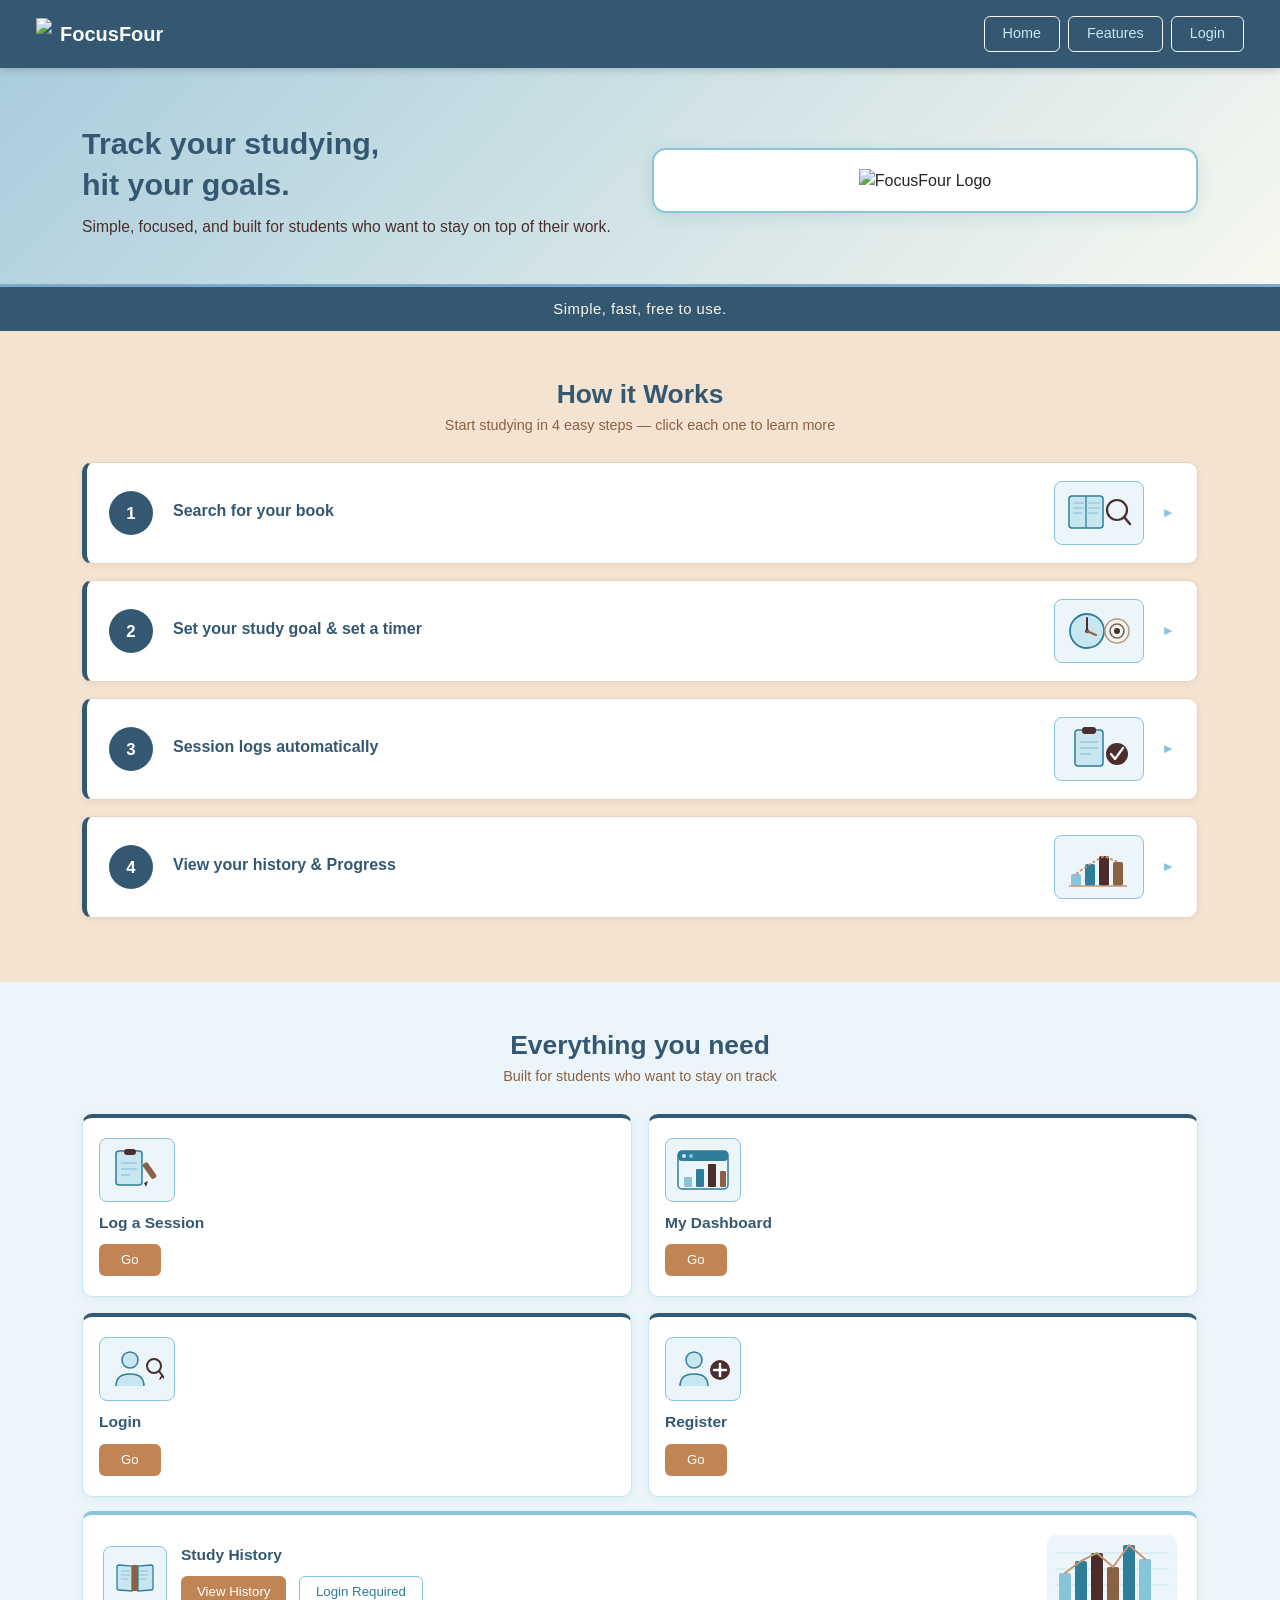
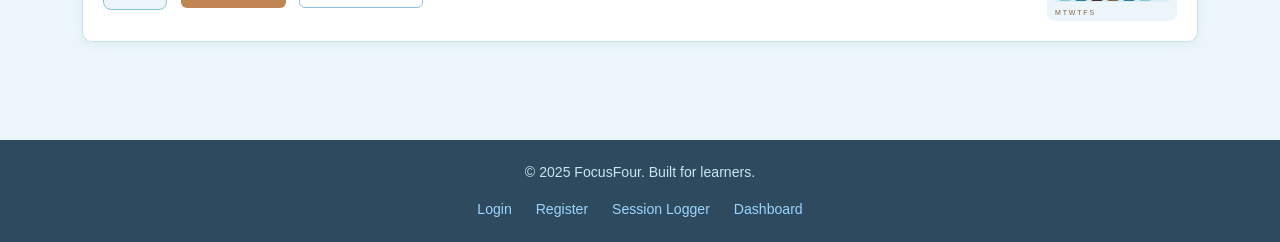
==== index.html @ cf765155 "Edited colours on home page" ====
<!--
FILE: index.html

PURPOSE:
This is the public home page of the application.
Users can view general information about the app without logging in.

RESPONSIBILITIES:
- Display app name, tagline, and features
- Provide navigation to Login and Register pages

NOTES FOR TEAM:
- Keep this page simple and visually appealing
- Do NOT include any protected (logged in only) content here
- Kimkio pls leave the js i put at the end of the code right b4 the end of the body there for the PWA to work, thx <3  
-->

<!DOCTYPE html>
<html lang="en">
<head>
  <meta charset="UTF-8" />
  <meta name="viewport" content="width=device-width, initial-scale=1.0"/>
  <title>FocusFour</title>
  <link href="https://cdn.jsdelivr.net/npm/bootstrap@5.3.0/dist/css/bootstrap.min.css" rel="stylesheet"/>
  <style>
    * { box-sizing: border-box; }
    body {
      font-family: Arial, sans-serif;
      background-color: #EBF5FA;
      margin: 0; padding: 0;
      overflow-x: hidden;
      scroll-behavior: smooth;
    }

    /* simple fade in animation */
    .fade-in {
      animation: fadeInUp 0.8s ease forwards;
      opacity: 0;
    }
    @keyframes fadeInUp {
      0% { opacity: 0; transform: translateY(20px); }
      100% { opacity: 1; transform: translateY(0); }
    }
    /* delays for each element */
    .d1 { animation-delay: 0.05s; }
    .d2 { animation-delay: 0.15s; }
    .d3 { animation-delay: 0.25s; }
    .d4 { animation-delay: 0.35s; }

    /* navbar style */
    .navbar {
      background-color: #355872;
      padding: 13px 24px;
      box-shadow: 0 2px 8px rgba(0,0,0,0.18);
      position: sticky; top: 0; z-index: 999;
    }
    .navbar-brand {
      font-weight: bold; font-size: 1.25rem;
      color: #F7F8F0 !important;
      display: flex;
      align-items: center;
    }
    .navbar-brand img {
      height: 32px;
      width: auto;
      margin-right: 8px;
    }
    
    .navbar-nav {
      display: flex;
      flex-direction: row;
      gap: 8px;
      align-items: center;
    }
    .navbar-nav .nav-link {
      color: #C8E6F0 !important;
      border: 1.5px solid #F7F8F0;
      border-radius: 6px;
      padding: 6px 18px !important;
      margin-left: 0;
      font-size: 0.9rem;
      transition: all 0.2s;
      white-space: nowrap;
    }
    .navbar-nav .nav-link:hover {
      background-color: #F7F8F0;
      color: #355872 !important;
    }
    /* on mobile, menu stacks vertically */
    @media (max-width: 991px) {
      .navbar-collapse {
        background-color: #4B2E2B;
        padding: 12px;
        border-radius: 8px;
        margin-top: 8px;
      }
      .navbar-nav {
        flex-direction: column;
        align-items: stretch;
        gap: 8px;
      }
      .navbar-nav .nav-link {
        text-align: center;
      }
    }
    .navbar-toggler { border-color: #89C4DA; }

    /* hero section */
    .hero-section {
      background: linear-gradient(135deg, #AACDDC 0%, #F7F8F0 100%);
      padding: 55px 30px 45px;
      border-bottom: 3px solid #7AAACE;
    }
    .hero-section h1 {
      font-size: 1.9rem; font-weight: bold;
      color: #355872; line-height: 1.35;
      margin-bottom: 10px;
    }
    .hero-section p { color: #4B2E2B; font-size: 0.98rem; margin: 0; }
    .hero-logo-box {
      background-color: white;
      border: 2px solid #89C4DA;
      border-radius: 14px;
      padding: 18px; text-align: center;
      box-shadow: 0 4px 16px rgba(46,125,154,0.14);
      transition: transform 0.35s ease, box-shadow 0.35s ease;
    }
    .hero-logo-box:hover {
      transform: translateY(-5px) scale(1.02);
      box-shadow: 0 12px 32px rgba(46,125,154,0.22);
    }
    .hero-logo-box img { max-width: 100%; height: 190px; object-fit: contain; }

    /* small strip */
    .simple-strip {
      background-color: #355872;
      text-align: center; padding: 11px;
      font-size: 0.93rem; color: #F7F8F0;
      letter-spacing: 0.5px;
    }

    /* how it works boxes */
    .how-section { background-color: #F3E3D0; padding: 48px 20px; scroll-margin-top: 80px; }
    .how-section h2 {
      text-align: center; font-weight: bold;
      color: #355872; font-size: 1.65rem; margin-bottom: 4px;
    }
    .how-subtitle {
      text-align: center; color: #8B6145;
      font-size: 0.9rem; margin-bottom: 26px;
    }

    .step-row {
      background-color: white;
      border: 1.5px solid #E8D5C0;
      border-left: 5px solid #355872;
      border-radius: 10px;
      padding: 18px 22px;
      margin-bottom: 16px;
      display: flex;
      align-items: center;
      justify-content: space-between;
      cursor: pointer;
      box-shadow: 0 2px 6px rgba(92,61,46,0.07);
      transition: border-left-color 0.25s, box-shadow 0.25s, transform 0.2s;
    }
    .step-row:hover {
      border-left-color: #2E7D9A;
      box-shadow: 0 5px 18px rgba(46,125,154,0.14);
      transform: translateX(4px);
    }
    .step-row.open {
      border-left-color: #2E7D9A;
      box-shadow: 0 5px 18px rgba(46,125,154,0.16);
    }
    .step-left {
      display: flex;
      align-items: center;
      gap: 20px;
      flex: 1;
    }
    .step-circle {
      width: 44px; height: 44px; border-radius: 50%;
      background-color: #355872; color: white;
      display: flex; align-items: center; justify-content: center;
      font-weight: bold; font-size: 1.05rem; flex-shrink: 0;
      transition: background-color 0.25s, transform 0.25s;
    }
    .step-row:hover .step-circle,
    .step-row.open .step-circle {
      background-color: #2E7D9A;
      transform: scale(1.08);
    }
    .step-body p {
      margin: 0;
      font-size: 1rem;
      color: #355872;
      font-weight: 600;
      margin-bottom: 4px;
    }
    /* hidden detail text that appears when clicked */
    .step-detail {
      font-size: 0.85rem;
      color: #8B6145;
      overflow: hidden;
      max-height: 0;
      transition: max-height 0.4s ease, margin-top 0.25s;
    }
    .step-row.open .step-detail {
      max-height: 100px;
      margin-top: 8px;
    }
    .step-illus {
      background-color: #EBF5FA;
      border: 1.5px solid #89C4DA;
      border-radius: 8px; padding: 8px 10px;
      display: flex; align-items: center;
      justify-content: center; min-width: 88px; flex-shrink: 0;
    }
    .step-arrow {
      font-size: 0.85rem; color: #89C4DA;
      margin-left: 10px; flex-shrink: 0;
      transition: transform 0.3s, color 0.25s;
    }
    .step-row.open .step-arrow { transform: rotate(90deg); color: #2E7D9A; }

    /* responsive for small screens */
    @media (max-width: 576px) {
      .step-row {
        flex-wrap: wrap;
        padding: 16px;
      }
      .step-left {
        flex: 1 1 100%;
        margin-bottom: 10px;
      }
      .step-illus {
        min-width: 70px;
      }
      .step-detail {
        font-size: 0.8rem;
      }
      .step-row.open .step-detail {
        max-height: 120px;
      }
    }

    /* features section */
    .features-section { background-color: #EBF5FA; padding: 48px 20px; }
    .features-section h2 {
      text-align: center; font-weight: bold;
      color: #355872; font-size: 1.65rem; margin-bottom: 4px;
    }
    .feat-subtitle {
      text-align: center; color: #8B6145;
      font-size: 0.9rem; margin-bottom: 26px;
    }

    .feat-card {
      background-color: white;
      border: 1.5px solid #C8E6F0;
      border-top: 4px solid #355872;
      border-radius: 10px;
      padding: 20px 16px; height: 100%;
      box-shadow: 0 2px 8px rgba(46,125,154,0.08);
      transition: transform 0.25s, box-shadow 0.25s, border-top-color 0.25s;
      display: block; text-decoration: none; color: inherit;
    }
    .feat-card:hover {
      transform: translateY(-5px);
      box-shadow: 0 10px 26px rgba(46,125,154,0.16);
      border-top-color: #4B2E2B;
      color: inherit;
    }
    .feat-card .illus-box {
      background-color: #EBF5FA;
      border: 1px solid #89C4DA;
      border-radius: 8px; padding: 10px;
      display: inline-flex; align-items: center;
      justify-content: center; margin-bottom: 12px;
      transition: background-color 0.25s;
    }
    .feat-card:hover .illus-box { background-color: #C8E6F0; }
    .feat-card h5 {
      font-weight: bold; color: #355872;
      margin-bottom: 12px; font-size: 0.97rem;
    }
    .go-btn {
      background-color: #C08552; border: none;
      border-radius: 6px; padding: 6px 22px;
      font-size: 0.83rem; color: white;
      text-decoration: none; display: inline-block;
      transition: background-color 0.2s, transform 0.15s;
      cursor: pointer;
    }
    .go-btn:hover {
      background-color: #8C5A3C; color: white;
      transform: scale(1.06);
    }

    /* history card with static chart */
    .history-card {
      background-color: white;
      border: 1.5px solid #C8E6F0;
      border-top: 4px solid #89C4DA;
      border-radius: 10px;
      padding: 20px; margin-top: 14px;
      display: flex; align-items: center;
      justify-content: space-between;
      flex-wrap: wrap; gap: 14px;
      box-shadow: 0 2px 8px rgba(46,125,154,0.08);
      transition: box-shadow 0.25s;
    }
    .history-card:hover { box-shadow: 0 8px 24px rgba(46,125,154,0.14); }
    .history-left { display: flex; align-items: flex-start; gap: 14px; flex-wrap: wrap; }
    .history-left .illus-box {
      background-color: #EBF5FA; border: 1px solid #89C4DA;
      border-radius: 8px; padding: 10px;
      display: flex; align-items: center; justify-content: center;
    }
    .history-left h5 { font-weight: bold; color: #355872; margin-bottom: 12px; font-size: 0.97rem; }
    .hist-btn {
      background-color: #C08552; border: none; border-radius: 6px;
      padding: 6px 16px; font-size: 0.83rem; color: white;
      text-decoration: none; display: inline-block;
      margin-right: 8px; transition: background-color 0.2s;
    }
    .hist-btn:hover { background-color: #8C5A3C; color: white; }
    .hist-btn-outline {
      background-color: transparent; border: 1.5px solid #89C4DA;
      border-radius: 6px; padding: 5px 16px; font-size: 0.83rem;
      color: #2E7D9A; text-decoration: none; display: inline-block;
      transition: all 0.2s;
    }
    .hist-btn-outline:hover { background-color: #C8E6F0; color: #1A4F63; }

    /* footer */
    footer {
      background-color: #2d4a5e; color: #C8E6F0;
      text-align: center; padding: 22px 20px;
      font-size: 0.88rem; margin-top: 50px;
    }
    footer a { color: #9CD5FF; margin: 0 10px; text-decoration: none; }
    footer a:hover { color: white; }
  </style>
</head>
<body>

  <!-- navbar with logo -->
  <nav class="navbar navbar-expand-lg">
    <div class="container-fluid">
      <a class="navbar-brand" href="index.html">
        <img src="logo.png" />
        FocusFour
      </a>
      <button class="navbar-toggler" type="button" data-bs-toggle="collapse" data-bs-target="#navMenu">
        <span class="navbar-toggler-icon"></span>
      </button>
      <div class="collapse navbar-collapse justify-content-end" id="navMenu">
        <ul class="navbar-nav">
          <li class="nav-item"><a class="nav-link" href="index.html">Home</a></li>
          <li class="nav-item"><a class="nav-link" href="#how-it-works">Features</a></li>
          <li class="nav-item"><a class="nav-link" href="login.html">Login</a></li>
        </ul>
      </div>
    </div>
  </nav>

  <!-- hero section -->
  <section class="hero-section">
    <div class="container">
      <div class="row align-items-center g-4">
        <div class="col-md-6 fade-in">
          <h1>Track your studying,<br/>hit your goals.</h1>
          <p>Simple, focused, and built for students who want to stay on top of their work.</p>
        </div>
        <div class="col-md-6 fade-in d2">
          <div class="hero-logo-box">
            <img src="logo.png" alt="FocusFour Logo" />
          </div>
        </div>
      </div>
    </div>
  </section>

  <!-- simple strip -->
  <div class="simple-strip">Simple, fast, free to use.</div>

  <!-- how it works section -->
  <section class="how-section" id="how-it-works">
    <div class="container">
      <h2 class="fade-in">How it Works</h2>
      <p class="how-subtitle fade-in d1">Start studying in 4 easy steps — click each one to learn more</p>

      <!-- step 1 -->
      <div class="step-row fade-in d1" onclick="toggleStep(this)">
        <div class="step-left">
          <div class="step-circle">1</div>
          <div class="step-body">
            <p>Search for your book</p>
            <div class="step-detail">Type in any subject or book title and find it instantly from our library.</div>
          </div>
        </div>
        <div class="d-flex align-items-center gap-2">
          <div class="step-illus">
            <svg width="68" height="46" viewBox="0 0 68 46">
              <rect x="4" y="6" width="34" height="32" rx="3" fill="#C8E6F0" stroke="#2E7D9A" stroke-width="1.5"/>
              <line x1="21" y1="6" x2="21" y2="38" stroke="#2E7D9A" stroke-width="1.3"/>
              <line x1="8" y1="13" x2="19" y2="13" stroke="#89C4DA" stroke-width="1.1"/>
              <line x1="8" y1="18" x2="19" y2="18" stroke="#89C4DA" stroke-width="1.1"/>
              <line x1="8" y1="23" x2="17" y2="23" stroke="#89C4DA" stroke-width="1.1"/>
              <line x1="23" y1="13" x2="35" y2="13" stroke="#89C4DA" stroke-width="1.1"/>
              <line x1="23" y1="18" x2="35" y2="18" stroke="#89C4DA" stroke-width="1.1"/>
              <line x1="23" y1="23" x2="33" y2="23" stroke="#89C4DA" stroke-width="1.1"/>
              <circle cx="52" cy="20" r="10" fill="none" stroke="#4B2E2B" stroke-width="2.2"/>
              <line x1="59" y1="27" x2="65" y2="34" stroke="#4B2E2B" stroke-width="2.5" stroke-linecap="round"/>
            </svg>
          </div>
          <span class="step-arrow">&#9658;</span>
        </div>
      </div>

      <!-- step 2 -->
      <div class="step-row fade-in d2" onclick="toggleStep(this)">
        <div class="step-left">
          <div class="step-circle">2</div>
          <div class="step-body">
            <p>Set your study goal &amp; set a timer</p>
            <div class="step-detail">Set your target duration and subject — the timer keeps you honest.</div>
          </div>
        </div>
        <div class="d-flex align-items-center gap-2">
          <div class="step-illus">
            <svg width="68" height="46" viewBox="0 0 68 46">
              <circle cx="22" cy="23" r="17" fill="#C8E6F0" stroke="#2E7D9A" stroke-width="1.8"/>
              <circle cx="22" cy="23" r="2" fill="#4B2E2B"/>
              <line x1="22" y1="23" x2="22" y2="10" stroke="#4B2E2B" stroke-width="2" stroke-linecap="round"/>
              <line x1="22" y1="23" x2="31" y2="27" stroke="#8B6145" stroke-width="2" stroke-linecap="round"/>
              <circle cx="52" cy="23" r="12" fill="none" stroke="#C49A72" stroke-width="1.6"/>
              <circle cx="52" cy="23" r="7" fill="none" stroke="#8B6145" stroke-width="1.6"/>
              <circle cx="52" cy="23" r="3" fill="#4B2E2B"/>
            </svg>
          </div>
          <span class="step-arrow">&#9658;</span>
        </div>
      </div>

      <!-- step 3 -->
      <div class="step-row fade-in d3" onclick="toggleStep(this)">
        <div class="step-left">
          <div class="step-circle">3</div>
          <div class="step-body">
            <p>Session logs automatically</p>
            <div class="step-detail">When time is up, your session is saved automatically — no extra steps needed.</div>
          </div>
        </div>
        <div class="d-flex align-items-center gap-2">
          <div class="step-illus">
            <svg width="68" height="46" viewBox="0 0 68 46">
              <rect x="10" y="4" width="28" height="36" rx="3" fill="#C8E6F0" stroke="#2E7D9A" stroke-width="1.5"/>
              <rect x="17" y="1" width="14" height="7" rx="3" fill="#4B2E2B"/>
              <line x1="15" y1="16" x2="33" y2="16" stroke="#89C4DA" stroke-width="1.2"/>
              <line x1="15" y1="22" x2="33" y2="22" stroke="#89C4DA" stroke-width="1.2"/>
              <line x1="15" y1="28" x2="26" y2="28" stroke="#89C4DA" stroke-width="1.2"/>
              <circle cx="52" cy="28" r="11" fill="#4B2E2B"/>
              <polyline points="46,28 50,33 58,22" fill="none" stroke="white" stroke-width="2.2" stroke-linecap="round" stroke-linejoin="round"/>
            </svg>
          </div>
          <span class="step-arrow">&#9658;</span>
        </div>
      </div>

      <!-- step 4 -->
      <div class="step-row fade-in d4" onclick="toggleStep(this)">
        <div class="step-left">
          <div class="step-circle">4</div>
          <div class="step-body">
            <p>View your history &amp; Progress</p>
            <div class="step-detail">Head to your dashboard to see streaks, charts and weekly goal completion.</div>
          </div>
        </div>
        <div class="d-flex align-items-center gap-2">
          <div class="step-illus">
            <svg width="68" height="46" viewBox="0 0 68 46">
              <rect x="6" y="30" width="10" height="12" rx="2" fill="#89C4DA"/>
              <rect x="20" y="20" width="10" height="22" rx="2" fill="#2E7D9A"/>
              <rect x="34" y="12" width="10" height="30" rx="2" fill="#4B2E2B"/>
              <rect x="48" y="18" width="10" height="24" rx="2" fill="#8B6145"/>
              <line x1="4" y1="42" x2="62" y2="42" stroke="#C49A72" stroke-width="1.4"/>
              <polyline points="11,30 25,20 39,12 53,18" fill="none" stroke="#C49A72" stroke-width="1.8" stroke-dasharray="3,2"/>
            </svg>
          </div>
          <span class="step-arrow">&#9658;</span>
        </div>
      </div>

    </div>
  </section>

  <!-- everything you need (features) -->
  <section class="features-section" id="features">
    <div class="container">
      <h2 class="fade-in">Everything you need</h2>
      <p class="feat-subtitle fade-in d1">Built for students who want to stay on track</p>

      <div class="row g-3">
        <!-- log a session card -->
        <div class="col-6 fade-in d1">
          <a href="session.html" class="feat-card">
            <div class="illus-box">
              <svg width="54" height="42" viewBox="0 0 54 42">
                <rect x="6" y="2" width="26" height="34" rx="3" fill="#C8E6F0" stroke="#2E7D9A" stroke-width="1.5"/>
                <rect x="14" y="0" width="12" height="6" rx="3" fill="#4B2E2B"/>
                <line x1="11" y1="14" x2="27" y2="14" stroke="#89C4DA" stroke-width="1.2"/>
                <line x1="11" y1="20" x2="27" y2="20" stroke="#89C4DA" stroke-width="1.2"/>
                <line x1="11" y1="26" x2="20" y2="26" stroke="#89C4DA" stroke-width="1.2"/>
                <rect x="32" y="16" width="6" height="18" rx="2" transform="rotate(-35 32 16)" fill="#8B6145"/>
                <polygon points="34,34 38,32 36,38" fill="#4B2E2B"/>
              </svg>
            </div>
            <h5>Log a Session</h5>
            <span class="go-btn">Go</span>
          </a>
        </div>

        <!-- dashboard card -->
        <div class="col-6 fade-in d2">
          <a href="dashboard.html" class="feat-card">
            <div class="illus-box">
              <svg width="54" height="42" viewBox="0 0 54 42">
                <rect x="2" y="2" width="50" height="38" rx="4" fill="#EBF5FA" stroke="#2E7D9A" stroke-width="1.5"/>
                <rect x="2" y="2" width="50" height="10" rx="4" fill="#2E7D9A"/>
                <circle cx="8" cy="7" r="2" fill="#C8E6F0"/>
                <circle cx="15" cy="7" r="2" fill="#89C4DA"/>
                <rect x="8" y="28" width="8" height="10" rx="1" fill="#89C4DA"/>
                <rect x="20" y="20" width="8" height="18" rx="1" fill="#2E7D9A"/>
                <rect x="32" y="15" width="8" height="23" rx="1" fill="#4B2E2B"/>
                <rect x="44" y="22" width="6" height="16" rx="1" fill="#8B6145"/>
              </svg>
            </div>
            <h5>My Dashboard</h5>
            <span class="go-btn">Go</span>
          </a>
        </div>

        <!-- login card -->
        <div class="col-6 fade-in d3">
          <a href="login.html" class="feat-card">
            <div class="illus-box">
              <svg width="54" height="42" viewBox="0 0 54 42">
                <circle cx="20" cy="12" r="8" fill="#C8E6F0" stroke="#2E7D9A" stroke-width="1.5"/>
                <path d="M6 38 Q6 26 20 26 Q34 26 34 38" fill="#C8E6F0" stroke="#2E7D9A" stroke-width="1.5"/>
                <circle cx="44" cy="18" r="7" fill="none" stroke="#4B2E2B" stroke-width="2"/>
                <line x1="49" y1="23" x2="54" y2="30" stroke="#4B2E2B" stroke-width="2" stroke-linecap="round"/>
                <line x1="52" y1="28" x2="50" y2="31" stroke="#4B2E2B" stroke-width="1.5" stroke-linecap="round"/>
              </svg>
            </div>
            <h5>Login</h5>
            <span class="go-btn">Go</span>
          </a>
        </div>

        <!-- register card -->
        <div class="col-6 fade-in d4">
          <a href="register.html" class="feat-card">
            <div class="illus-box">
              <svg width="54" height="42" viewBox="0 0 54 42">
                <circle cx="18" cy="12" r="8" fill="#C8E6F0" stroke="#2E7D9A" stroke-width="1.5"/>
                <path d="M4 38 Q4 26 18 26 Q32 26 32 38" fill="#C8E6F0" stroke="#2E7D9A" stroke-width="1.5"/>
                <circle cx="44" cy="22" r="10" fill="#4B2E2B"/>
                <line x1="44" y1="16" x2="44" y2="28" stroke="white" stroke-width="2.5" stroke-linecap="round"/>
                <line x1="38" y1="22" x2="50" y2="22" stroke="white" stroke-width="2.5" stroke-linecap="round"/>
              </svg>
            </div>
            <h5>Register</h5>
            <span class="go-btn">Go</span>
          </a>
        </div>
      </div>

      <!-- study history card with static chart  -->
      <div class="history-card fade-in">
        <div class="history-left">
          <div class="illus-box">
            <svg width="42" height="42" viewBox="0 0 42 42">
              <path d="M3 10 Q3 8 5 8 L18 9 L18 34 L5 33 Q3 33 3 31 Z" fill="#C8E6F0" stroke="#2E7D9A" stroke-width="1.3"/>
              <path d="M39 10 Q39 8 37 8 L24 9 L24 34 L37 33 Q39 33 39 31 Z" fill="#C8E6F0" stroke="#2E7D9A" stroke-width="1.3"/>
              <rect x="18" y="8" width="6" height="26" rx="1" fill="#8B6145"/>
              <line x1="7" y1="14" x2="16" y2="14" stroke="#89C4DA" stroke-width="1"/>
              <line x1="7" y1="18" x2="16" y2="18" stroke="#89C4DA" stroke-width="1"/>
              <line x1="7" y1="22" x2="14" y2="22" stroke="#89C4DA" stroke-width="1"/>
              <line x1="25" y1="14" x2="34" y2="14" stroke="#89C4DA" stroke-width="1"/>
              <line x1="25" y1="18" x2="34" y2="18" stroke="#89C4DA" stroke-width="1"/>
              <line x1="25" y1="22" x2="32" y2="22" stroke="#89C4DA" stroke-width="1"/>
            </svg>
          </div>
          <div>
            <h5>Study History</h5>
            <a href="dashboard.html" class="hist-btn">View History</a>
            <a href="login.html" class="hist-btn-outline">Login Required</a>
          </div>
        </div>

        <!-- static bar chart with fixed heights -->
        <svg width="130" height="86" viewBox="0 0 130 86" style="flex-shrink:0;">
          <rect width="130" height="86" rx="8" fill="#EBF5FA"/>
          <line x1="8" y1="18" x2="122" y2="18" stroke="#C8E6F0" stroke-width="1"/>
          <line x1="8" y1="34" x2="122" y2="34" stroke="#C8E6F0" stroke-width="1"/>
          <line x1="8" y1="50" x2="122" y2="50" stroke="#C8E6F0" stroke-width="1"/>
          <line x1="8" y1="66" x2="122" y2="66" stroke="#C8E6F0" stroke-width="1"/>
          <rect x="12" y="38" width="12" height="28" rx="2" fill="#89C4DA"/>
          <rect x="28" y="26" width="12" height="40" rx="2" fill="#2E7D9A"/>
          <rect x="44" y="18" width="12" height="48" rx="2" fill="#4B2E2B"/>
          <rect x="60" y="32" width="12" height="34" rx="2" fill="#8B6145"/>
          <rect x="76" y="10" width="12" height="56" rx="2" fill="#2E7D9A"/>
          <rect x="92" y="24" width="12" height="42" rx="2" fill="#89C4DA"/>
          <polyline points="18,38 34,26 50,18 66,32 82,10 98,24" fill="none" stroke="#C49A72" stroke-width="2" stroke-linecap="round" stroke-linejoin="round"/>
          <text x="8" y="80" font-size="7" fill="#8B6145" font-family="Arial">M    T    W    T    F    S</text>
        </svg>
      </div>

    </div>
  </section>

  <!-- footer -->
  <footer>
    <p>&copy; 2025 FocusFour. Built for learners.</p>
    <a href="login.html">Login</a>
    <a href="register.html">Register</a>
    <a href="session.html">Session Logger</a>
    <a href="dashboard.html">Dashboard</a>
  </footer>

  
  <script>
    // simple function to open/close step details when clicked
    function toggleStep(el) {
      const wasOpen = el.classList.contains('open');
      // close all other steps first
      document.querySelectorAll('.step-row').forEach(r => r.classList.remove('open'));
      // if it wasn't open, open this one
      if (!wasOpen) el.classList.add('open');
    }
  </script>

  <!-- PWA Service Worker Registration -->
  <script>
    if ('serviceWorker' in navigator) {
      window.addEventListener('load', () => {
        navigator.serviceWorker.register('PWA/service-worker.js')
          .then(reg => console.log('Service Worker Registered!'))
          .catch(err => console.log('Service Worker registration failed: ', err));
      });
    }
  </script>

</body>
</html>
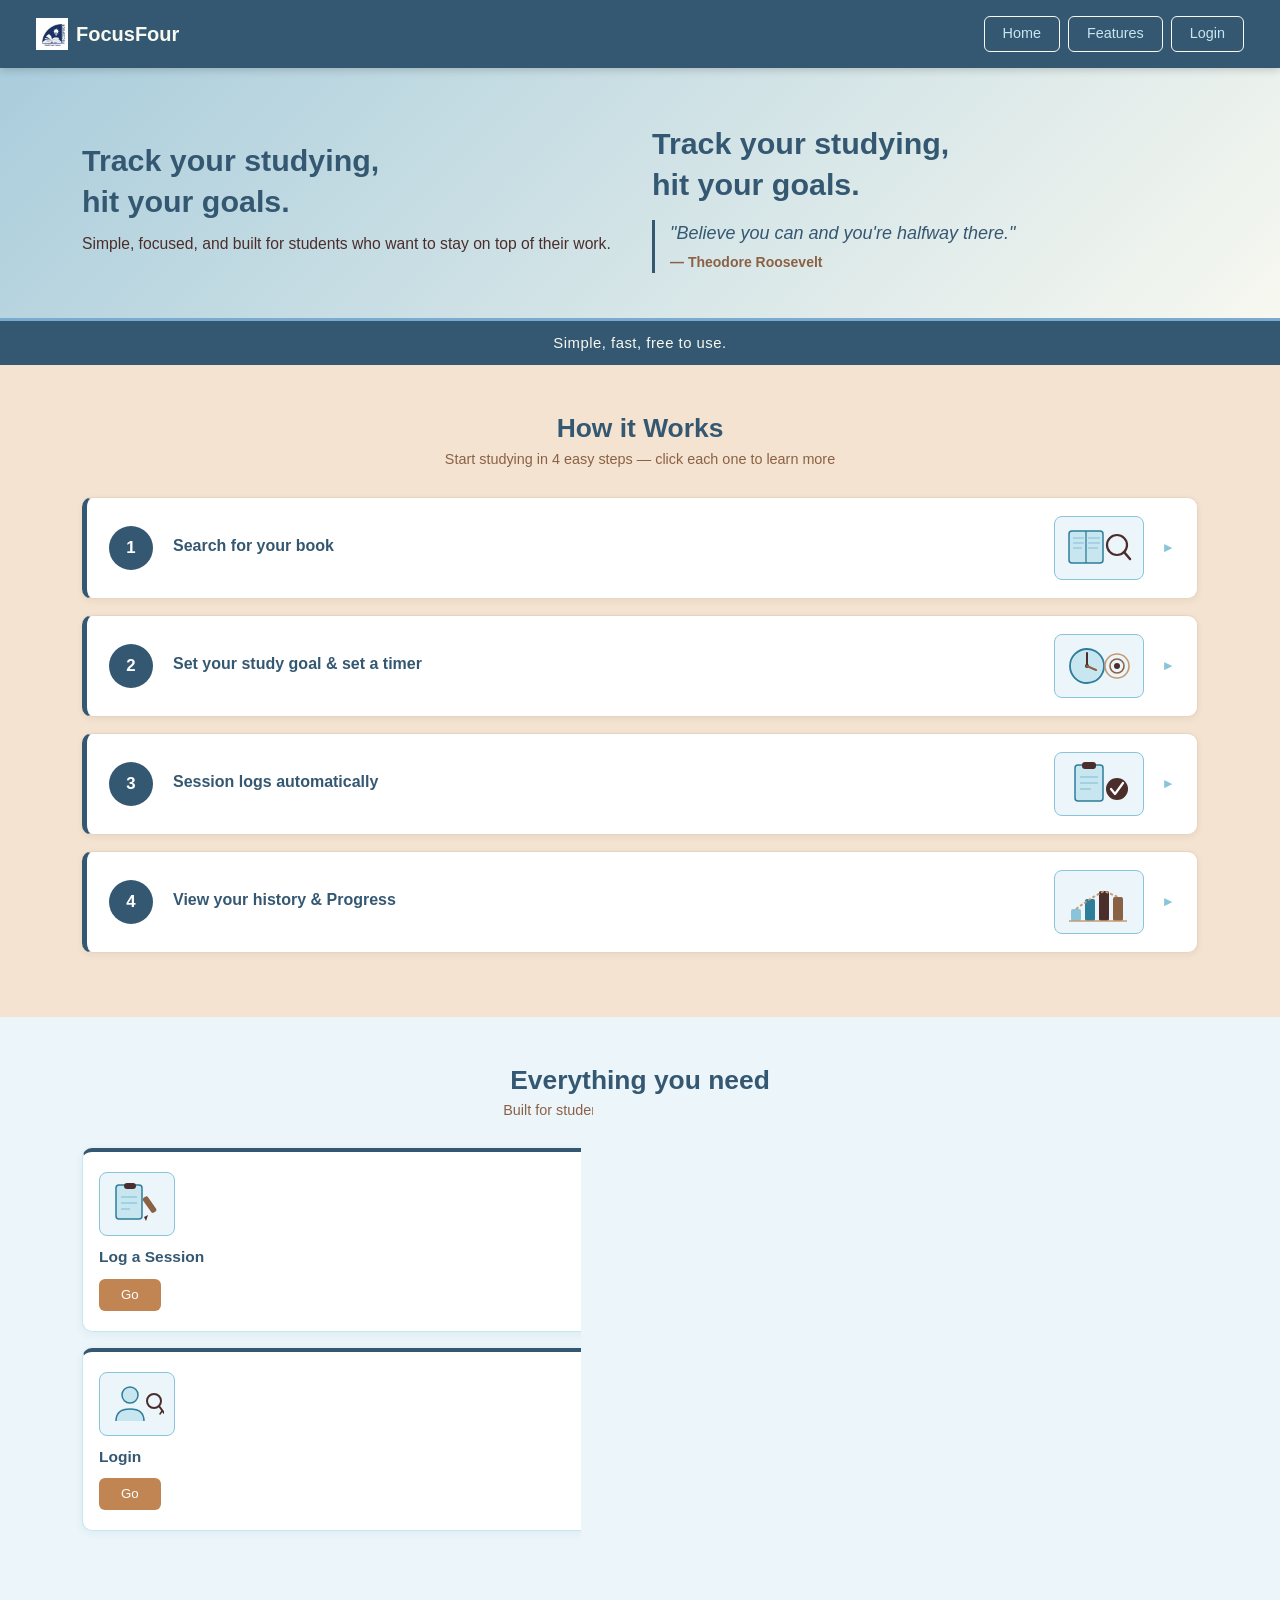
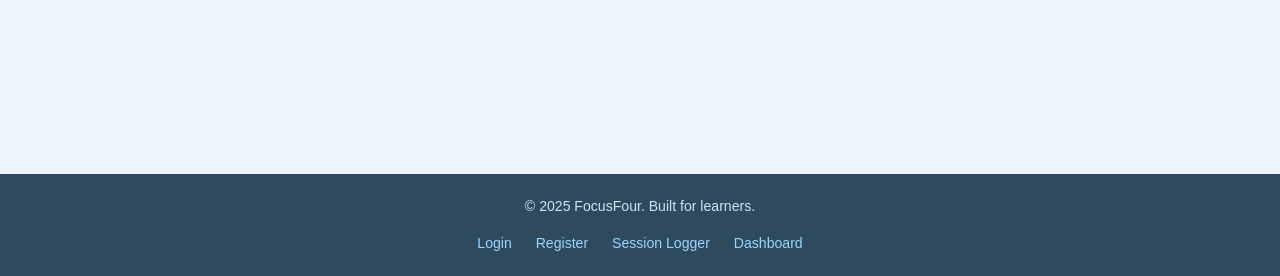
==== commit 3fe8cf25: "Fixed the logo issue and added in inspo quotes" ====
--- a/index.html
+++ b/index.html
@@ -350,7 +350,7 @@
   <nav class="navbar navbar-expand-lg">
     <div class="container-fluid">
       <a class="navbar-brand" href="index.html">
-        <img src="logo.png" />
+        <img src="icon-192.png" alt="FocusFour Logo" />
         FocusFour
       </a>
       <button class="navbar-toggler" type="button" data-bs-toggle="collapse" data-bs-target="#navMenu">
@@ -374,10 +374,17 @@
           <h1>Track your studying,<br/>hit your goals.</h1>
           <p>Simple, focused, and built for students who want to stay on top of their work.</p>
         </div>
-        <div class="col-md-6 fade-in d2">
-          <div class="hero-logo-box">
-            <img src="logo.png" alt="FocusFour Logo" />
-          </div>
+        <div class="col-md-6 fade-in">
+          <h1>Track your studying,<br/>hit your goals.</h1>
+          <div id="quote-container" style="margin-top: 15px; border-left: 3px solid #355872; padding-left: 15px;">
+              <p id="main-quote" style="font-style: italic; color: #355872; font-size: 18px; margin-bottom: 5px;">
+                  "Loading inspiration..."
+              </p>
+              <p id="quote-author" style="color: #8B6145; font-weight: bold; font-size: 14px;">
+                  — FocusFour
+              </p>
+            </div>
+            </div>
         </div>
       </div>
     </div>
@@ -633,26 +640,51 @@
 
   
   <script>
-    // simple function to open/close step details when clicked
+    // Motivational Quote Data
+    const motivationalQuotes = [
+        { quote: "Education is the most powerful weapon which you can use to change the world.", author: "Nelson Mandela" },
+        { quote: "The secret of getting ahead is getting started.", author: "Mark Twain" },
+        { quote: "Don’t let what you cannot do interfere with what you can do.", author: "John Wooden" },
+        { quote: "It always seems impossible until it's done.", author: "Nelson Mandela" },
+        { quote: "Believe you can and you're halfway there.", author: "Theodore Roosevelt" },
+        { quote: "The only place where success comes before work is in the dictionary.", author: "Vidal Sassoon" }
+    ];
+
+    // Pick and Display a Quote
+    function setRandomQuote() {
+        const quoteElement = document.getElementById("main-quote");
+        const authorElement = document.getElementById("quote-author");
+
+        if (quoteElement && authorElement) {
+            const randomIndex = Math.floor(Math.random() * motivationalQuotes.length);
+            const selected = motivationalQuotes[randomIndex];
+
+            quoteElement.innerText = `"${selected.quote}"`;
+            authorElement.innerText = `— ${selected.author}`;
+        }
+    }
+
     function toggleStep(el) {
       const wasOpen = el.classList.contains('open');
-      // close all other steps first
       document.querySelectorAll('.step-row').forEach(r => r.classList.remove('open'));
-      // if it wasn't open, open this one
       if (!wasOpen) el.classList.add('open');
     }
+
+    document.addEventListener("DOMContentLoaded", function() {
+        setRandomQuote();
+        
+        // Register Service Worker
+        if ('serviceWorker' in navigator) {
+            navigator.serviceWorker.register('PWA/service-worker.js')
+              .then(reg => console.log('Service Worker Registered!'))
+              .catch(err => console.log('Service Worker registration failed: ', err));
+        }
+    });
   </script>
 
-  <!-- PWA Service Worker Registration -->
-  <script>
-    if ('serviceWorker' in navigator) {
-      window.addEventListener('load', () => {
-        navigator.serviceWorker.register('PWA/service-worker.js')
-          .then(reg => console.log('Service Worker Registered!'))
-          .catch(err => console.log('Service Worker registration failed: ', err));
-      });
-    }
-  </script>
+  <script src="JS/auth.js"></script> 
+</body>
+</html>
 
 </body>
 </html>
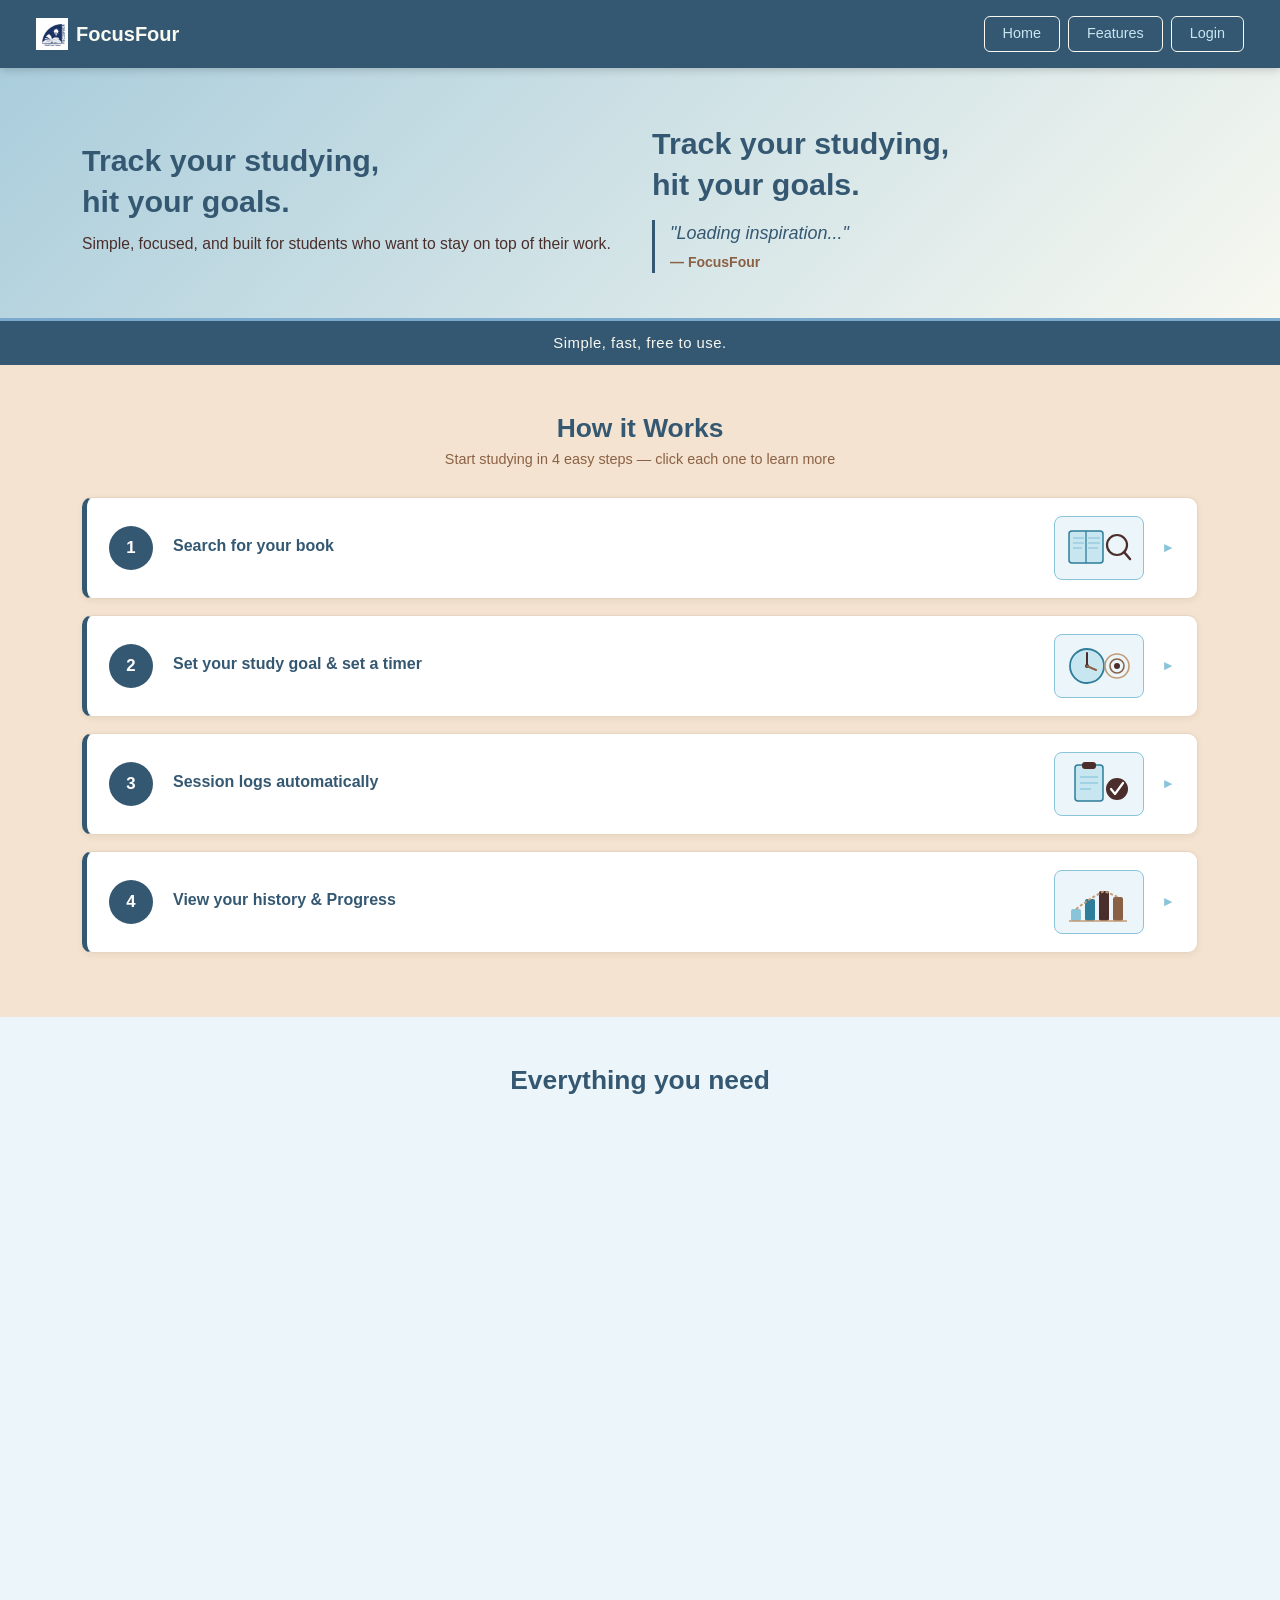
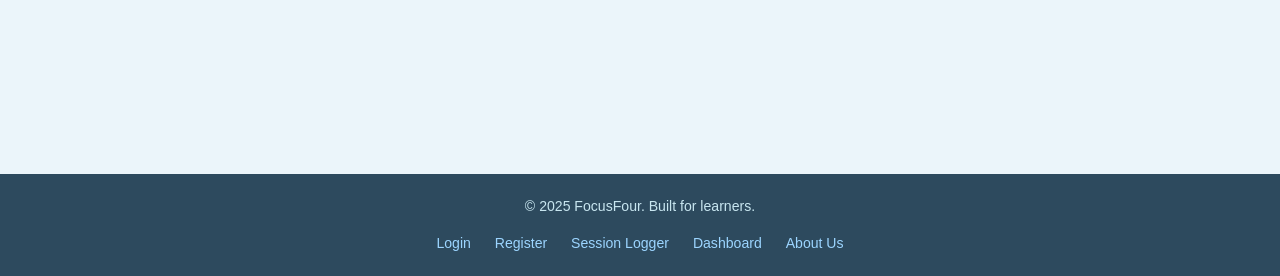
==== commit 82a34df9: "Added link to index and about us" ====
--- a/index.html
+++ b/index.html
@@ -636,7 +636,7 @@
     <a href="register.html">Register</a>
     <a href="session.html">Session Logger</a>
     <a href="dashboard.html">Dashboard</a>
-  </footer>
+    <a href="aboutus.html">About Us</a> </footer>
 
   
   <script>
@@ -659,8 +659,8 @@
             const randomIndex = Math.floor(Math.random() * motivationalQuotes.length);
             const selected = motivationalQuotes[randomIndex];
 
-            quoteElement.innerText = `"${selected.quote}"`;
-            authorElement.innerText = `— ${selected.author}`;
+            quoteElement.innerText = "${selected.quote}";
+            authorElement.innerText = — ${selected.author};
         }
     }
 
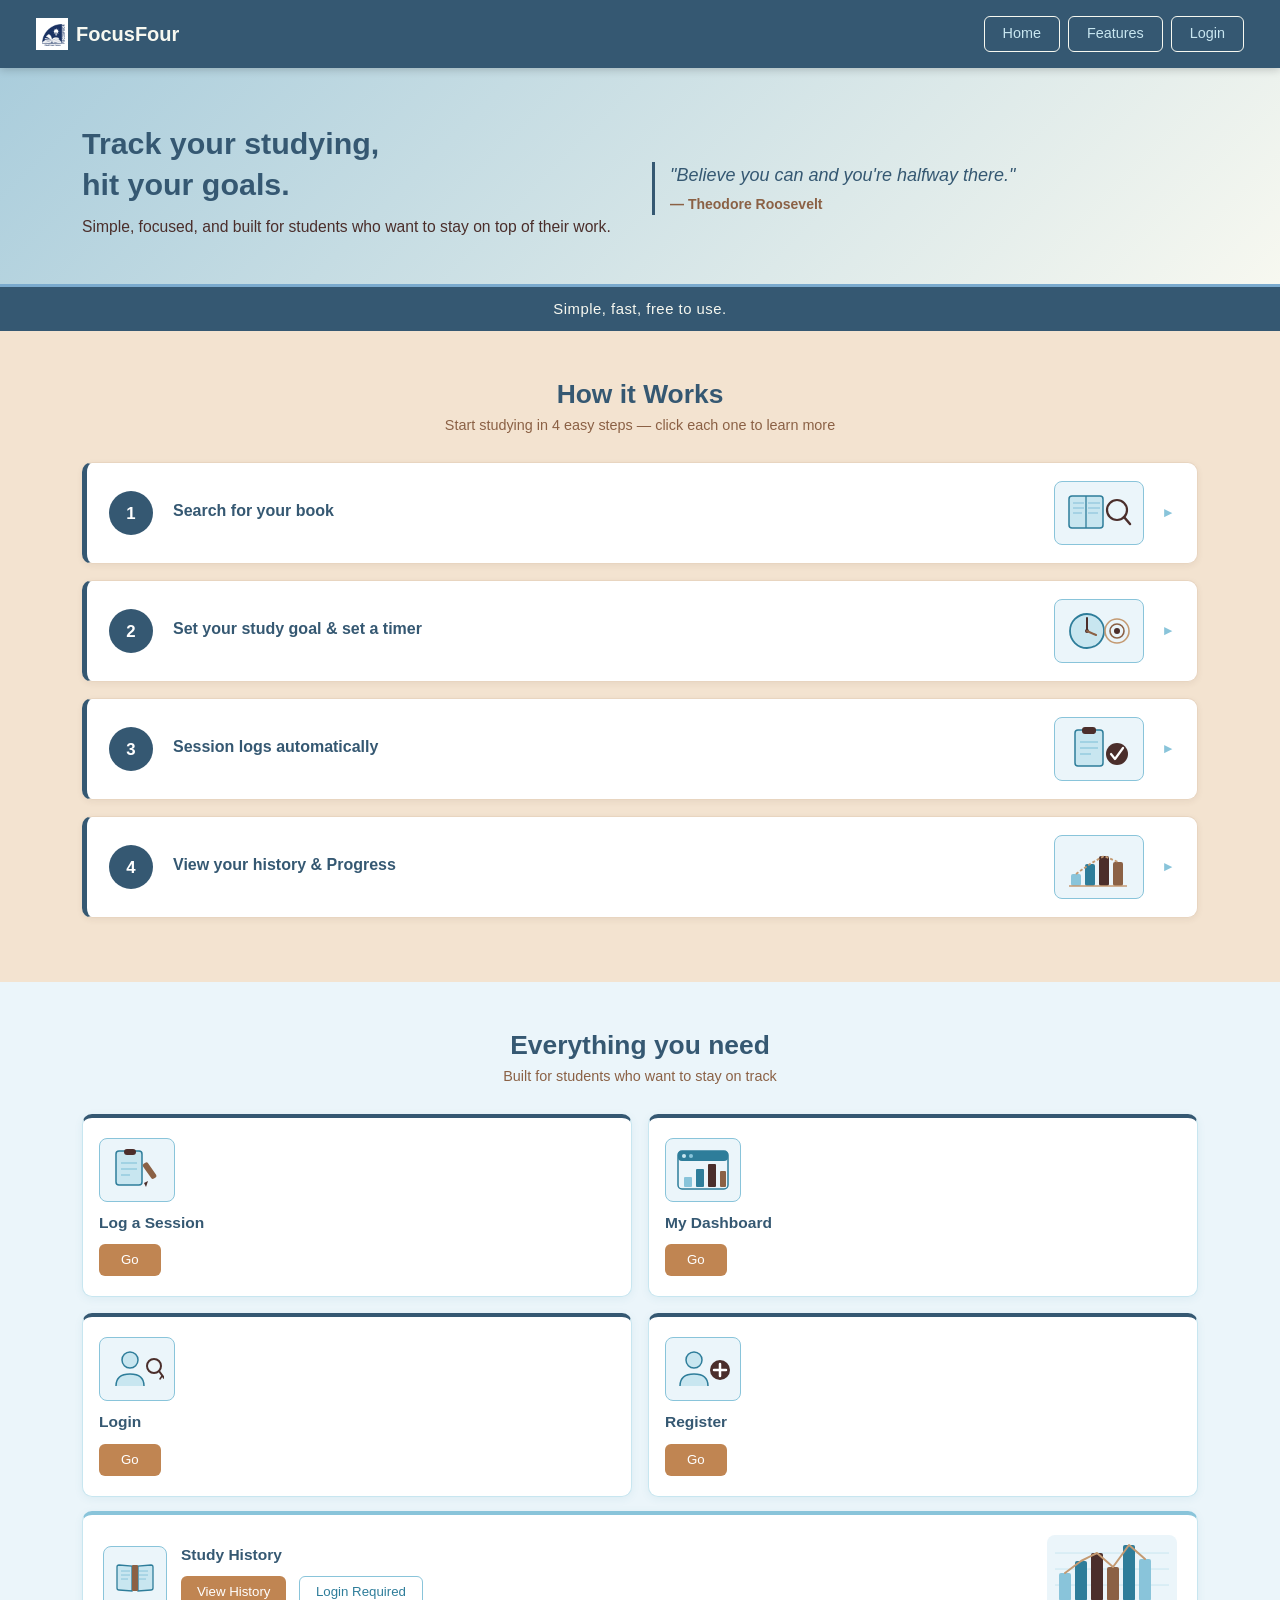
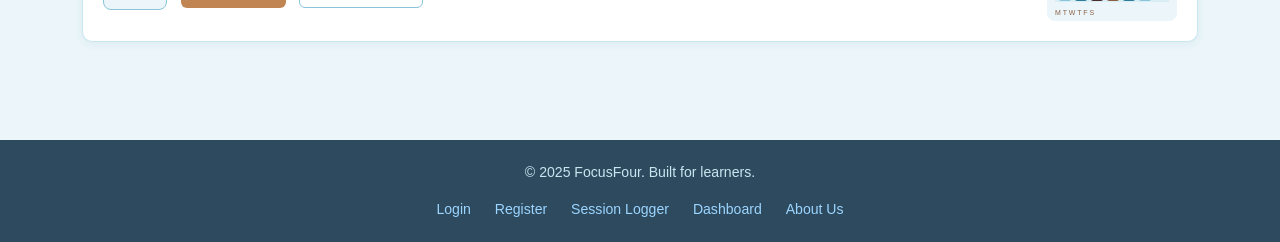
==== commit 074f0a85: "Fixed some bugs" ====
--- a/index.html
+++ b/index.html
@@ -346,7 +346,6 @@
 </head>
 <body>
 
-  <!-- navbar with logo -->
   <nav class="navbar navbar-expand-lg">
     <div class="container-fluid">
       <a class="navbar-brand" href="index.html">
@@ -366,7 +365,6 @@
     </div>
   </nav>
 
-  <!-- hero section -->
   <section class="hero-section">
     <div class="container">
       <div class="row align-items-center g-4">
@@ -375,7 +373,6 @@
           <p>Simple, focused, and built for students who want to stay on top of their work.</p>
         </div>
         <div class="col-md-6 fade-in">
-          <h1>Track your studying,<br/>hit your goals.</h1>
           <div id="quote-container" style="margin-top: 15px; border-left: 3px solid #355872; padding-left: 15px;">
               <p id="main-quote" style="font-style: italic; color: #355872; font-size: 18px; margin-bottom: 5px;">
                   "Loading inspiration..."
@@ -387,19 +384,15 @@
             </div>
         </div>
       </div>
-    </div>
   </section>
 
-  <!-- simple strip -->
   <div class="simple-strip">Simple, fast, free to use.</div>
 
-  <!-- how it works section -->
   <section class="how-section" id="how-it-works">
     <div class="container">
       <h2 class="fade-in">How it Works</h2>
       <p class="how-subtitle fade-in d1">Start studying in 4 easy steps — click each one to learn more</p>
 
-      <!-- step 1 -->
       <div class="step-row fade-in d1" onclick="toggleStep(this)">
         <div class="step-left">
           <div class="step-circle">1</div>
@@ -427,7 +420,6 @@
         </div>
       </div>
 
-      <!-- step 2 -->
       <div class="step-row fade-in d2" onclick="toggleStep(this)">
         <div class="step-left">
           <div class="step-circle">2</div>
@@ -452,7 +444,6 @@
         </div>
       </div>
 
-      <!-- step 3 -->
       <div class="step-row fade-in d3" onclick="toggleStep(this)">
         <div class="step-left">
           <div class="step-circle">3</div>
@@ -477,7 +468,6 @@
         </div>
       </div>
 
-      <!-- step 4 -->
       <div class="step-row fade-in d4" onclick="toggleStep(this)">
         <div class="step-left">
           <div class="step-circle">4</div>
@@ -504,14 +494,12 @@
     </div>
   </section>
 
-  <!-- everything you need (features) -->
   <section class="features-section" id="features">
     <div class="container">
       <h2 class="fade-in">Everything you need</h2>
       <p class="feat-subtitle fade-in d1">Built for students who want to stay on track</p>
 
       <div class="row g-3">
-        <!-- log a session card -->
         <div class="col-6 fade-in d1">
           <a href="session.html" class="feat-card">
             <div class="illus-box">
@@ -530,7 +518,6 @@
           </a>
         </div>
 
-        <!-- dashboard card -->
         <div class="col-6 fade-in d2">
           <a href="dashboard.html" class="feat-card">
             <div class="illus-box">
@@ -550,7 +537,6 @@
           </a>
         </div>
 
-        <!-- login card -->
         <div class="col-6 fade-in d3">
           <a href="login.html" class="feat-card">
             <div class="illus-box">
@@ -567,7 +553,6 @@
           </a>
         </div>
 
-        <!-- register card -->
         <div class="col-6 fade-in d4">
           <a href="register.html" class="feat-card">
             <div class="illus-box">
@@ -585,7 +570,6 @@
         </div>
       </div>
 
-      <!-- study history card with static chart  -->
       <div class="history-card fade-in">
         <div class="history-left">
           <div class="illus-box">
@@ -608,7 +592,6 @@
           </div>
         </div>
 
-        <!-- static bar chart with fixed heights -->
         <svg width="130" height="86" viewBox="0 0 130 86" style="flex-shrink:0;">
           <rect width="130" height="86" rx="8" fill="#EBF5FA"/>
           <line x1="8" y1="18" x2="122" y2="18" stroke="#C8E6F0" stroke-width="1"/>
@@ -629,18 +612,18 @@
     </div>
   </section>
 
-  <!-- footer -->
   <footer>
     <p>&copy; 2025 FocusFour. Built for learners.</p>
     <a href="login.html">Login</a>
     <a href="register.html">Register</a>
     <a href="session.html">Session Logger</a>
     <a href="dashboard.html">Dashboard</a>
-    <a href="aboutus.html">About Us</a> </footer>
-
-  
+    <a href="aboutus.html">About Us</a> 
+  </footer>
+
+  <script src="https://cdn.jsdelivr.net/npm/bootstrap@5.3.0/dist/js/bootstrap.bundle.min.js"></script>
+
   <script>
-    // Motivational Quote Data
     const motivationalQuotes = [
         { quote: "Education is the most powerful weapon which you can use to change the world.", author: "Nelson Mandela" },
         { quote: "The secret of getting ahead is getting started.", author: "Mark Twain" },
@@ -650,7 +633,6 @@
         { quote: "The only place where success comes before work is in the dictionary.", author: "Vidal Sassoon" }
     ];
 
-    // Pick and Display a Quote
     function setRandomQuote() {
         const quoteElement = document.getElementById("main-quote");
         const authorElement = document.getElementById("quote-author");
@@ -658,9 +640,8 @@
         if (quoteElement && authorElement) {
             const randomIndex = Math.floor(Math.random() * motivationalQuotes.length);
             const selected = motivationalQuotes[randomIndex];
-
-            quoteElement.innerText = "${selected.quote}";
-            authorElement.innerText = — ${selected.author};
+            quoteElement.innerText = `"${selected.quote}"`;
+            authorElement.innerText = `— ${selected.author}`;
         }
     }
 
@@ -673,7 +654,6 @@
     document.addEventListener("DOMContentLoaded", function() {
         setRandomQuote();
         
-        // Register Service Worker
         if ('serviceWorker' in navigator) {
             navigator.serviceWorker.register('PWA/service-worker.js')
               .then(reg => console.log('Service Worker Registered!'))
@@ -681,10 +661,5 @@
         }
     });
   </script>
-
-  <script src="JS/auth.js"></script> 
-</body>
-</html>
-
 </body>
 </html>
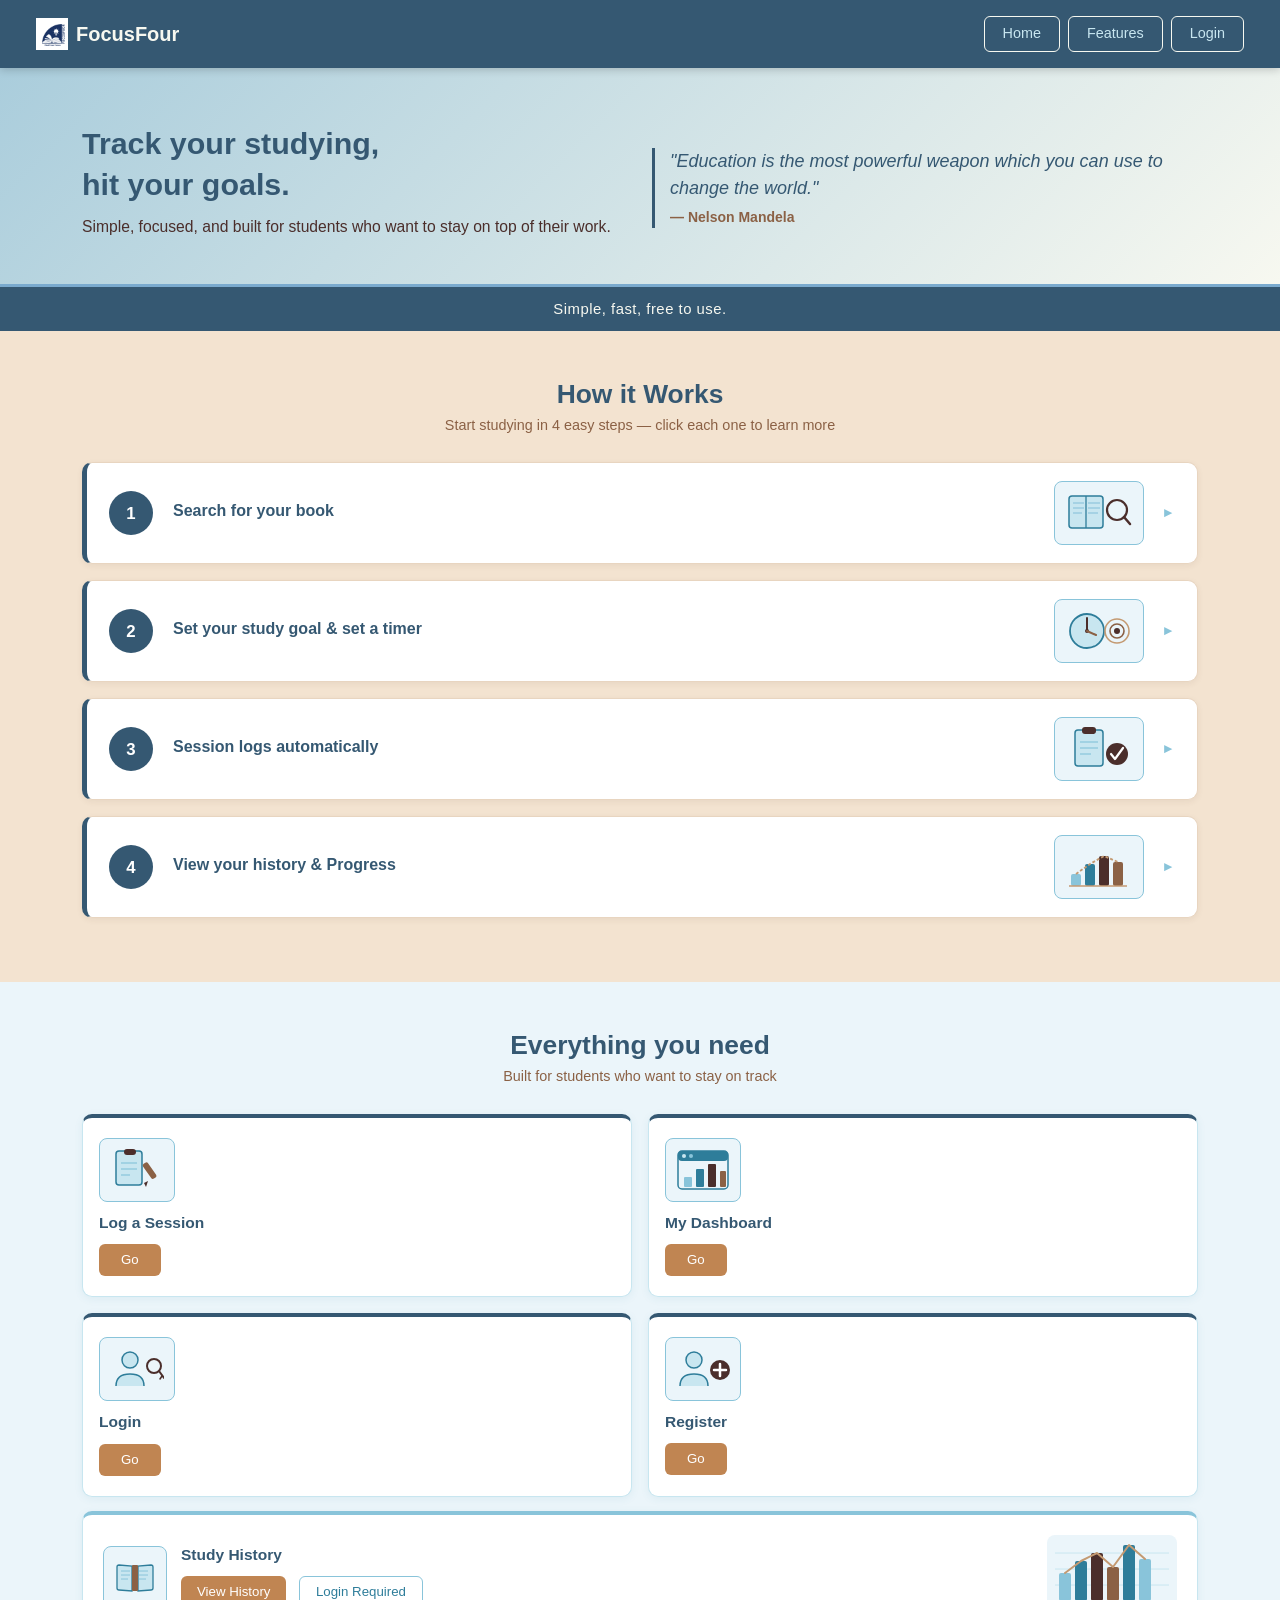
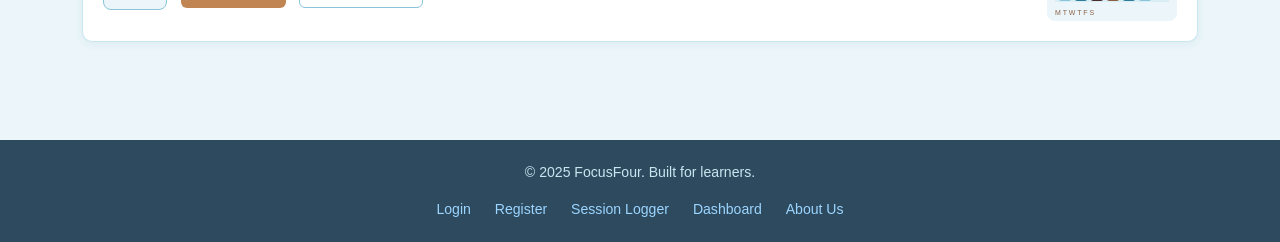
==== commit be93ab3f: "Trying to fix manifest.json" ====
--- a/index.html
+++ b/index.html
@@ -21,6 +21,7 @@
   <meta charset="UTF-8" />
   <meta name="viewport" content="width=device-width, initial-scale=1.0"/>
   <title>FocusFour</title>
+  <link rel="manifest" href="PWA/manifest.json">
   <link href="https://cdn.jsdelivr.net/npm/bootstrap@5.3.0/dist/css/bootstrap.min.css" rel="stylesheet"/>
   <style>
     * { box-sizing: border-box; }
@@ -519,23 +520,23 @@
         </div>
 
         <div class="col-6 fade-in d2">
-          <a href="dashboard.html" class="feat-card">
-            <div class="illus-box">
-              <svg width="54" height="42" viewBox="0 0 54 42">
-                <rect x="2" y="2" width="50" height="38" rx="4" fill="#EBF5FA" stroke="#2E7D9A" stroke-width="1.5"/>
-                <rect x="2" y="2" width="50" height="10" rx="4" fill="#2E7D9A"/>
-                <circle cx="8" cy="7" r="2" fill="#C8E6F0"/>
-                <circle cx="15" cy="7" r="2" fill="#89C4DA"/>
-                <rect x="8" y="28" width="8" height="10" rx="1" fill="#89C4DA"/>
-                <rect x="20" y="20" width="8" height="18" rx="1" fill="#2E7D9A"/>
-                <rect x="32" y="15" width="8" height="23" rx="1" fill="#4B2E2B"/>
-                <rect x="44" y="22" width="6" height="16" rx="1" fill="#8B6145"/>
-              </svg>
-            </div>
-            <h5>My Dashboard</h5>
-            <span class="go-btn">Go</span>
-          </a>
-        </div>
+          <div id="dashboardCard" class="feat-card" style="cursor: pointer;">
+              <div class="illus-box">
+                  <svg width="54" height="42" viewBox="0 0 54 42">
+                      <rect x="2" y="2" width="50" height="38" rx="4" fill="#EBF5FA" stroke="#2E7D9A" stroke-width="1.5"/>
+                      <rect x="2" y="2" width="50" height="10" rx="4" fill="#2E7D9A"/>
+                      <circle cx="8" cy="7" r="2" fill="#C8E6F0"/>
+                      <circle cx="15" cy="7" r="2" fill="#89C4DA"/>
+                      <rect x="8" y="28" width="8" height="10" rx="1" fill="#89C4DA"/>
+                      <rect x="20" y="20" width="8" height="18" rx="1" fill="#2E7D9A"/>
+                      <rect x="32" y="15" width="8" height="23" rx="1" fill="#4B2E2B"/>
+                      <rect x="44" y="22" width="6" height="16" rx="1" fill="#8B6145"/>
+                  </svg>
+              </div>
+              <h5>My Dashboard</h5>
+              <span class="go-btn">Go</span>
+          </div>
+      </div>
 
         <div class="col-6 fade-in d3">
           <a href="login.html" class="feat-card">
@@ -652,14 +653,36 @@
     }
 
     document.addEventListener("DOMContentLoaded", function() {
-        setRandomQuote();
-        
-        if ('serviceWorker' in navigator) {
-            navigator.serviceWorker.register('PWA/service-worker.js')
-              .then(reg => console.log('Service Worker Registered!'))
-              .catch(err => console.log('Service Worker registration failed: ', err));
+    setRandomQuote();
+    
+    const viewHistoryBtn = document.getElementById("viewHistoryBtn");
+    const dashboardCard = document.getElementById("dashboardCard");
+
+    function handleProtectedClick(targetUrl) {
+
+        const isLoggedIn = localStorage.getItem("isLoggedIn") === "true";
+
+        if (isLoggedIn) {
+            window.location.href = targetUrl;
+        } else {
+            alert("Access Denied: Please log in to view this section.");
         }
-    });
+    }
+
+    if (viewHistoryBtn) {
+        viewHistoryBtn.addEventListener("click", () => handleProtectedClick("dashboard.html"));
+    }
+
+    if (dashboardCard) {
+        dashboardCard.addEventListener("click", () => handleProtectedClick("dashboard.html"));
+    }
+   
+    if ('serviceWorker' in navigator) {
+        navigator.serviceWorker.register('PWA/service-worker.js')
+          .then(reg => console.log('Service Worker Registered!'))
+          .catch(err => console.log('Service Worker registration failed: ', err));
+    }
+});
   </script>
 </body>
 </html>
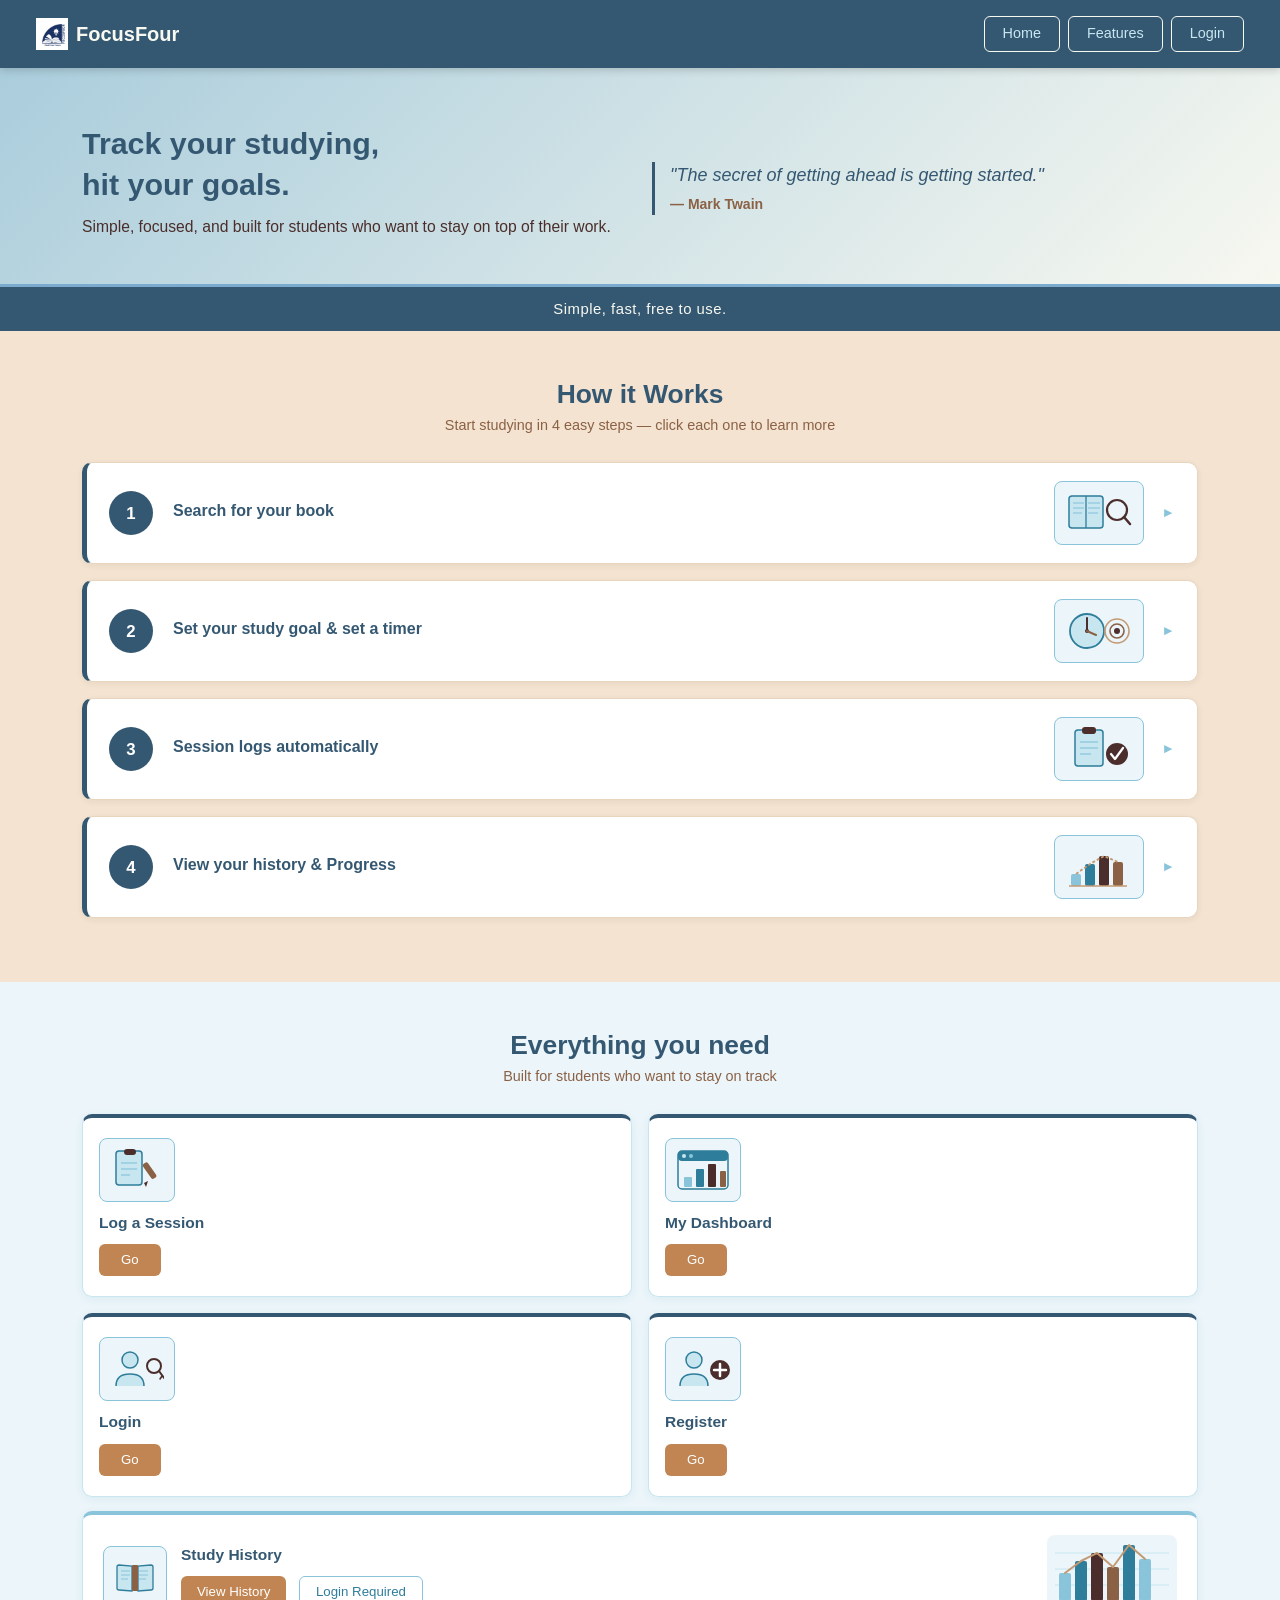
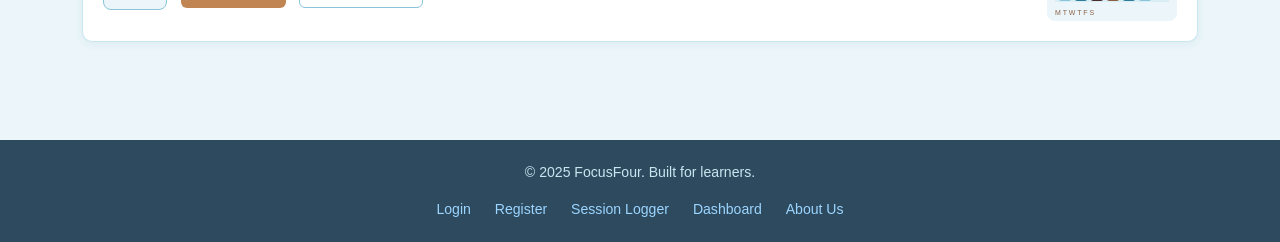
==== commit 8f4705c9: "Cleaned root folder and updated worker" ====
--- a/index.html
+++ b/index.html
@@ -350,7 +350,7 @@
   <nav class="navbar navbar-expand-lg">
     <div class="container-fluid">
       <a class="navbar-brand" href="index.html">
-        <img src="icon-192.png" alt="FocusFour Logo" />
+        <img src="PWA/icon-192.png" alt="FocusFour Logo" />
         FocusFour
       </a>
       <button class="navbar-toggler" type="button" data-bs-toggle="collapse" data-bs-target="#navMenu">
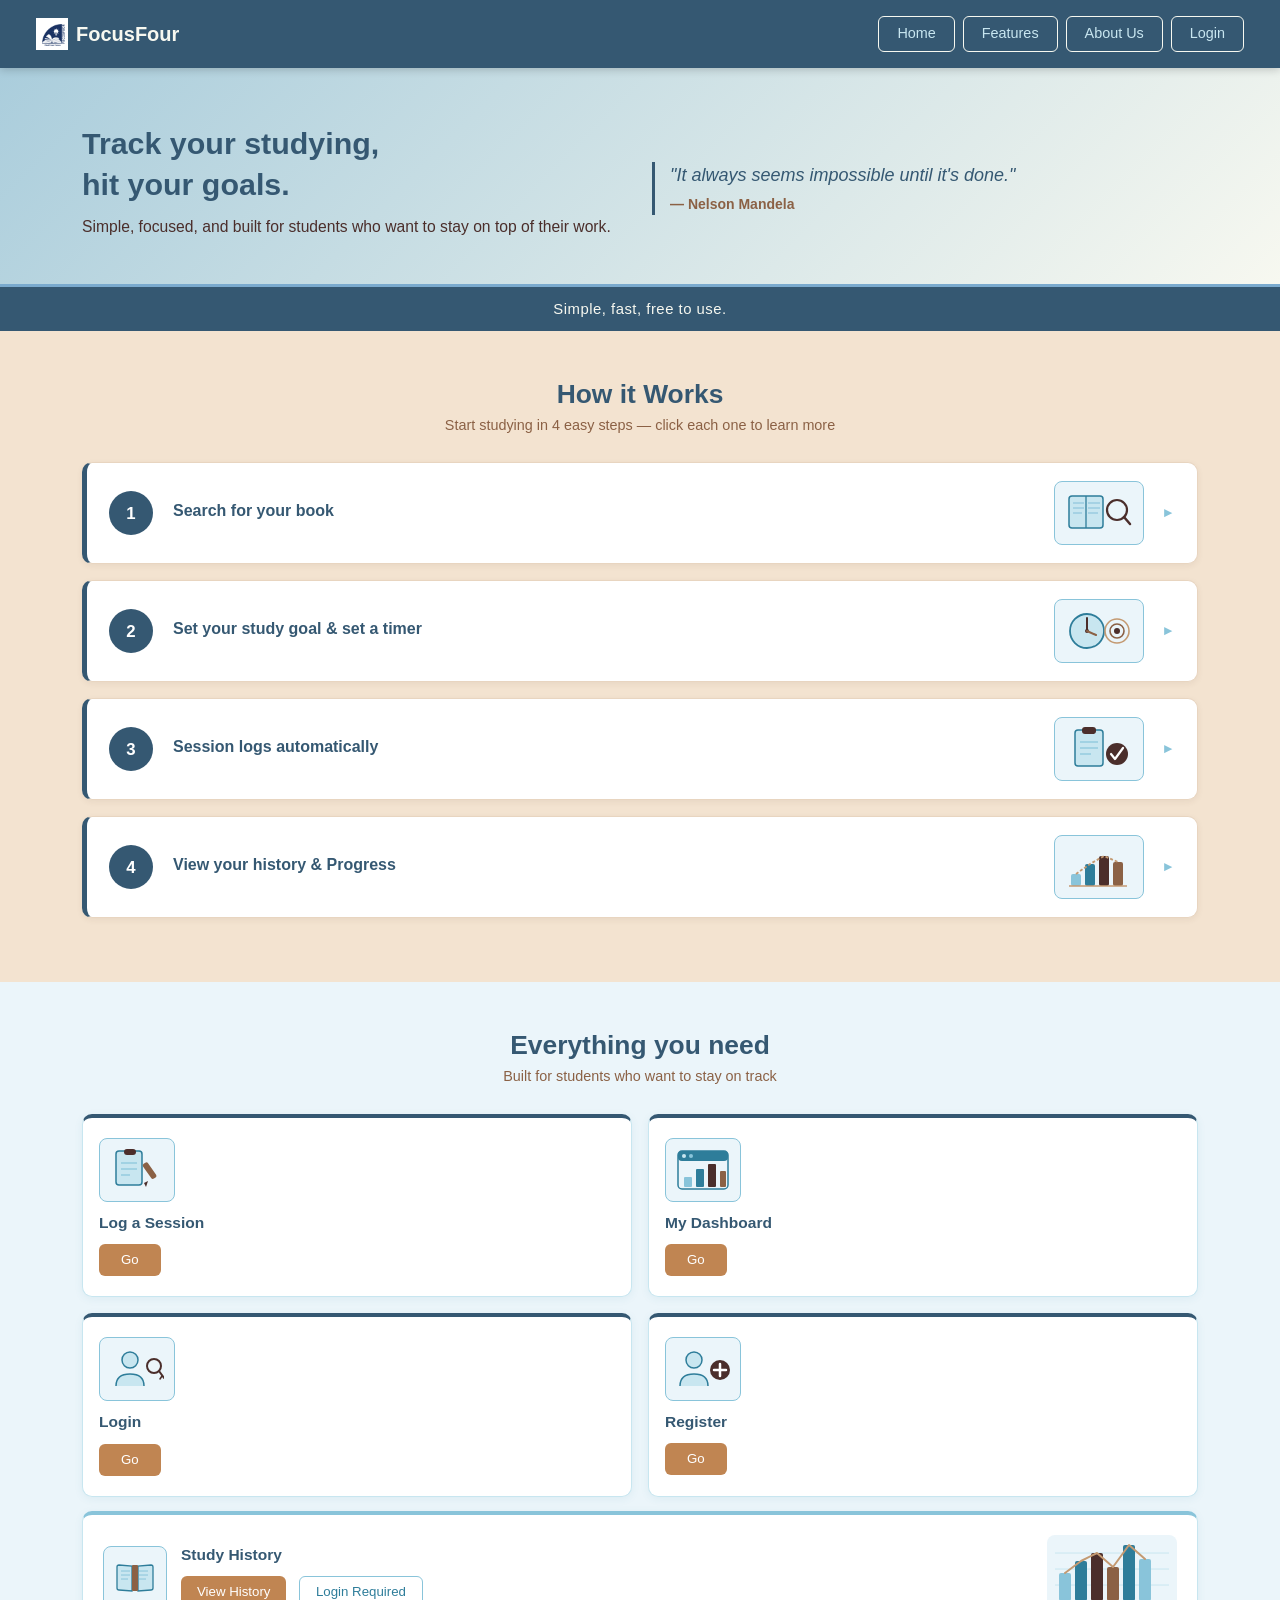
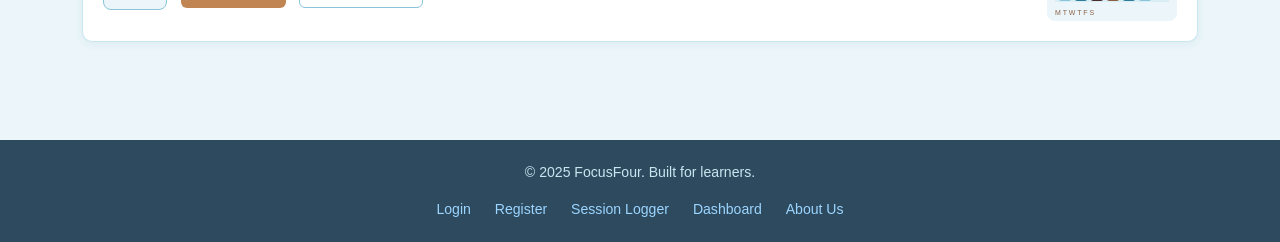
==== commit 6bae7ca8: "about us update" ====
--- a/index.html
+++ b/index.html
@@ -360,6 +360,7 @@
         <ul class="navbar-nav">
           <li class="nav-item"><a class="nav-link" href="index.html">Home</a></li>
           <li class="nav-item"><a class="nav-link" href="#how-it-works">Features</a></li>
+          <li class="nav-item"><a class="nav-link" href="aboutus.html">About Us</a></li>
           <li class="nav-item"><a class="nav-link" href="login.html">Login</a></li>
         </ul>
       </div>
@@ -588,7 +589,7 @@
           </div>
           <div>
             <h5>Study History</h5>
-            <a href="dashboard.html" class="hist-btn">View History</a>
+            <button onclick="handleProtectedClick('dashboard.html')" class="hist-btn" style="border:none; cursor:pointer;">View History</button>
             <a href="login.html" class="hist-btn-outline">Login Required</a>
           </div>
         </div>
@@ -625,64 +626,77 @@
   <script src="https://cdn.jsdelivr.net/npm/bootstrap@5.3.0/dist/js/bootstrap.bundle.min.js"></script>
 
   <script>
-    const motivationalQuotes = [
-        { quote: "Education is the most powerful weapon which you can use to change the world.", author: "Nelson Mandela" },
-        { quote: "The secret of getting ahead is getting started.", author: "Mark Twain" },
-        { quote: "Don’t let what you cannot do interfere with what you can do.", author: "John Wooden" },
-        { quote: "It always seems impossible until it's done.", author: "Nelson Mandela" },
-        { quote: "Believe you can and you're halfway there.", author: "Theodore Roosevelt" },
-        { quote: "The only place where success comes before work is in the dictionary.", author: "Vidal Sassoon" }
-    ];
-
-    function setRandomQuote() {
-        const quoteElement = document.getElementById("main-quote");
-        const authorElement = document.getElementById("quote-author");
-
-        if (quoteElement && authorElement) {
-            const randomIndex = Math.floor(Math.random() * motivationalQuotes.length);
-            const selected = motivationalQuotes[randomIndex];
-            quoteElement.innerText = `"${selected.quote}"`;
-            authorElement.innerText = `— ${selected.author}`;
-        }
-    }
-
-    function toggleStep(el) {
-      const wasOpen = el.classList.contains('open');
-      document.querySelectorAll('.step-row').forEach(r => r.classList.remove('open'));
-      if (!wasOpen) el.classList.add('open');
-    }
-
-    document.addEventListener("DOMContentLoaded", function() {
+  const motivationalQuotes = [
+    { quote: "Education is the most powerful weapon which you can use to change the world.", author: "Nelson Mandela" },
+    { quote: "The secret of getting ahead is getting started.", author: "Mark Twain" },
+    { quote: "Don't let what you cannot do interfere with what you can do.", author: "John Wooden" },
+    { quote: "It always seems impossible until it's done.", author: "Nelson Mandela" },
+    { quote: "Believe you can and you're halfway there.", author: "Theodore Roosevelt" },
+    { quote: "The only place where success comes before work is in the dictionary.", author: "Vidal Sassoon" }
+  ];
+
+  function setRandomQuote() {
+    const quoteElement = document.getElementById("main-quote");
+    const authorElement = document.getElementById("quote-author");
+    if (quoteElement && authorElement) {
+      const randomIndex = Math.floor(Math.random() * motivationalQuotes.length);
+      const selected = motivationalQuotes[randomIndex];
+      quoteElement.innerText = `"${selected.quote}"`;
+      authorElement.innerText = `— ${selected.author}`;
+    }
+  }
+
+  function toggleStep(el) {
+    const wasOpen = el.classList.contains('open');
+    document.querySelectorAll('.step-row').forEach(r => r.classList.remove('open'));
+    if (!wasOpen) el.classList.add('open');
+  }
+
+  // Only used for Study History — shows modal if not logged in
+  function handleProtectedClick(targetUrl) {
+    const isLoggedIn = localStorage.getItem("isLoggedIn") === "true";
+    if (isLoggedIn) {
+      window.location.href = targetUrl;
+    } else {
+      document.getElementById("membersModal").style.display = "flex";
+    }
+  }
+
+  document.addEventListener("DOMContentLoaded", function () {
     setRandomQuote();
-    
-    const viewHistoryBtn = document.getElementById("viewHistoryBtn");
+
+    // Dashboard card goes DIRECTLY to dashboard, no login check
     const dashboardCard = document.getElementById("dashboardCard");
-
-    function handleProtectedClick(targetUrl) {
-
-        const isLoggedIn = localStorage.getItem("isLoggedIn") === "true";
-
-        if (isLoggedIn) {
-            window.location.href = targetUrl;
-        } else {
-            alert("Access Denied: Please log in to view this section.");
-        }
-    }
-
-    if (viewHistoryBtn) {
-        viewHistoryBtn.addEventListener("click", () => handleProtectedClick("dashboard.html"));
-    }
-
     if (dashboardCard) {
-        dashboardCard.addEventListener("click", () => handleProtectedClick("dashboard.html"));
-    }
-   
+      dashboardCard.addEventListener("click", () => {
+        window.location.href = "dashboard.html";
+      });
+    }
+
     if ('serviceWorker' in navigator) {
-        navigator.serviceWorker.register('PWA/service-worker.js')
-          .then(reg => console.log('Service Worker Registered!'))
-          .catch(err => console.log('Service Worker registration failed: ', err));
-    }
-});
-  </script>
+      navigator.serviceWorker.register('PWA/service-worker.js')
+        .then(reg => console.log('Service Worker Registered!'))
+        .catch(err => console.log('Service Worker registration failed: ', err));
+    }
+  });
+</script>
+
+    <!-- Members Only Modal (Study History only) -->
+<div id="membersModal" style="display:none; position:fixed; top:0; left:0; width:100%; height:100%;
+  background:rgba(53,88,114,0.85); z-index:9999; justify-content:center; align-items:center;">
+  <div style="background:#F7F8F0; border:4px solid #C08552; border-radius:20px; padding:48px;
+    text-align:center; max-width:380px; width:90%;">
+    <h3 style="color:#4B2E2B; font-weight:700; margin-bottom:12px;">Members Only</h3>
+    <p style="color:#4B2E2B; margin-bottom:24px;">Login is needed to view your study history and save books.</p>
+    <a href="login.html" style="background:#C08552; color:white; padding:12px 28px;
+      border-radius:8px; font-weight:700; text-transform:uppercase; font-size:14px;
+      text-decoration:none; display:inline-block;">GO TO LOGIN</a>
+    <br><br>
+    <button onclick="document.getElementById('membersModal').style.display='none'"
+      style="background:transparent; border:none; color:#8B6145; font-size:13px; cursor:pointer;">
+      ✕ Close
+    </button>
+  </div>
+</div>
 </body>
 </html>
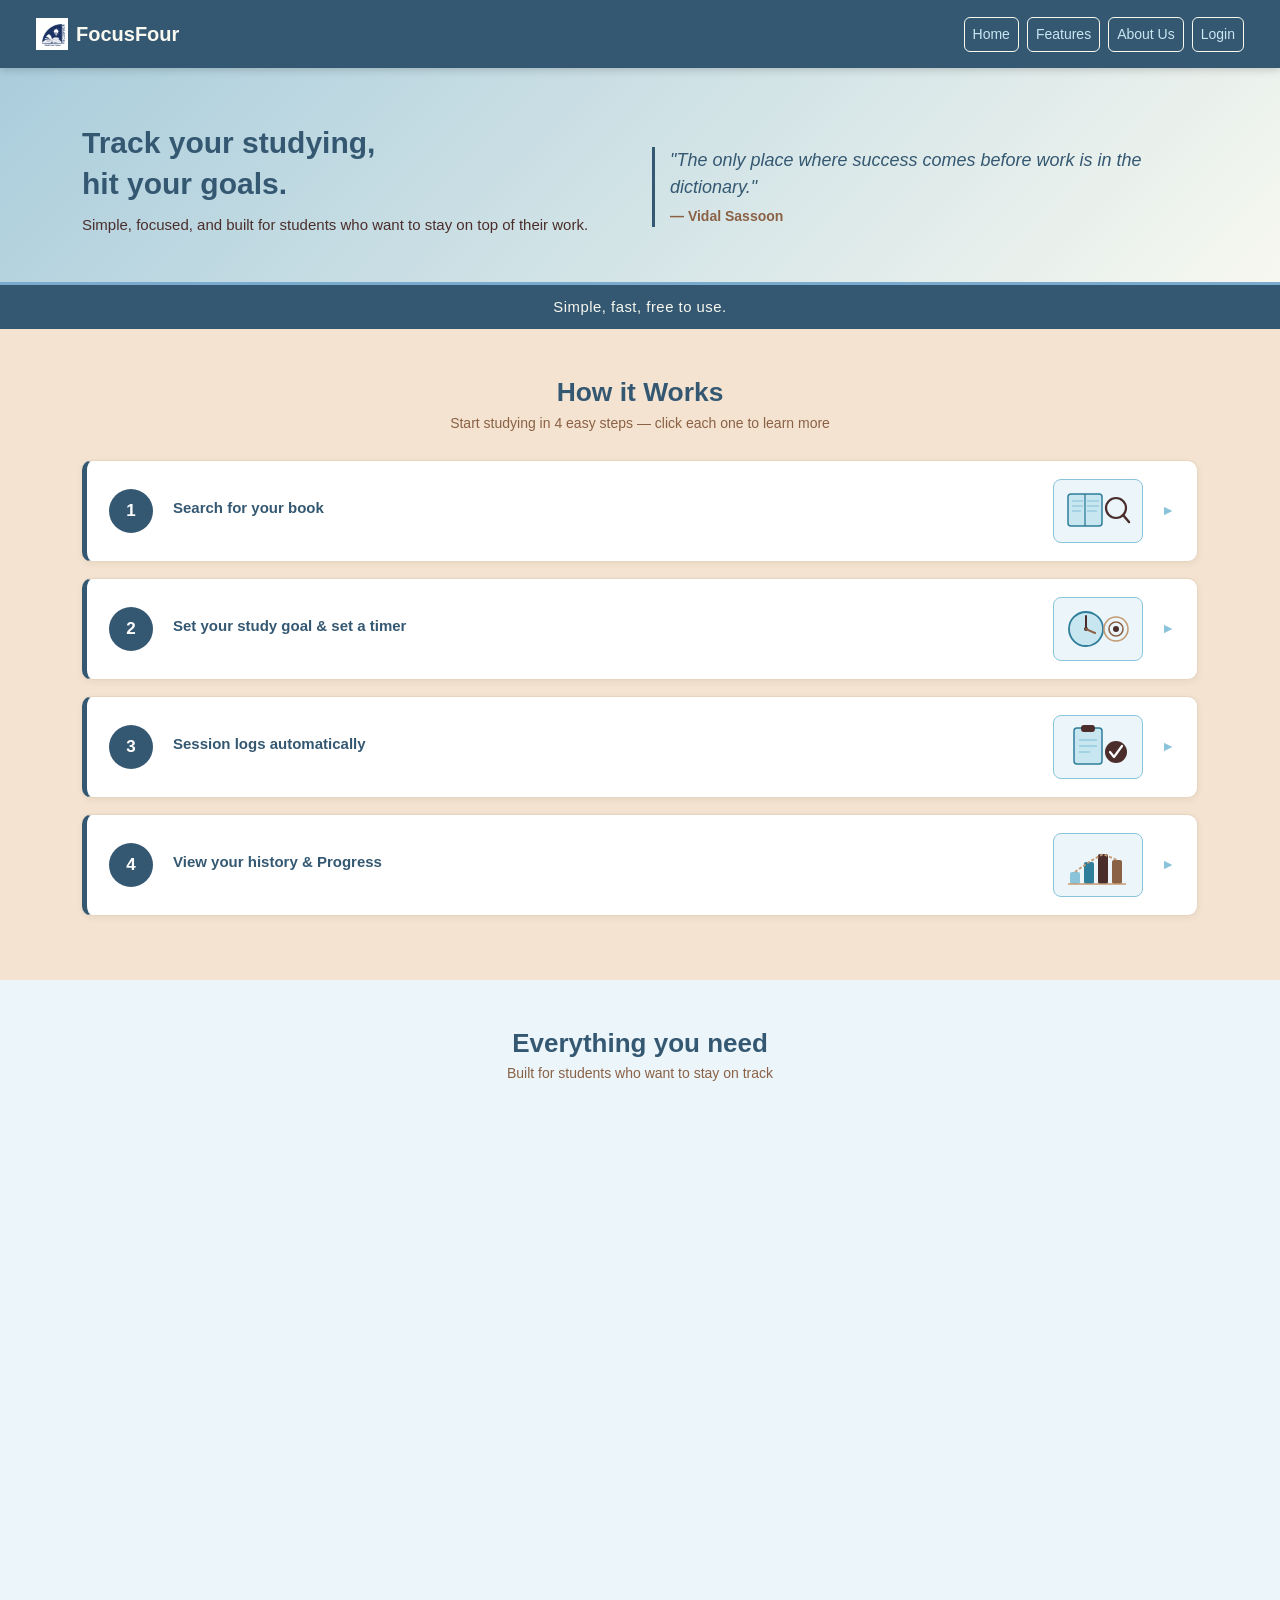
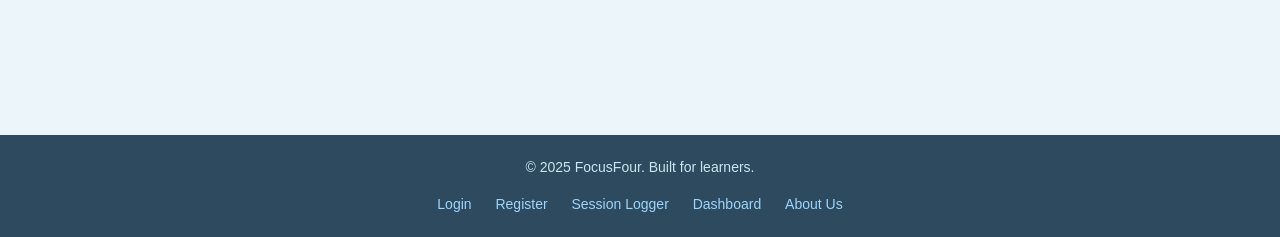
==== commit 80f1e1f4: "index and about us update" ====
--- a/index.html
+++ b/index.html
@@ -56,8 +56,8 @@
       position: sticky; top: 0; z-index: 999;
     }
     .navbar-brand {
-      font-weight: bold; font-size: 1.25rem;
-      color: #F7F8F0 !important;
+      font-weight: bold; font-size: 20px;
+      color: #F7F8F0;
       display: flex;
       align-items: center;
     }
@@ -74,18 +74,18 @@
       align-items: center;
     }
     .navbar-nav .nav-link {
-      color: #C8E6F0 !important;
+      color: #C8E6F0;
       border: 1.5px solid #F7F8F0;
       border-radius: 6px;
-      padding: 6px 18px !important;
+      padding: 6px 18px;
       margin-left: 0;
-      font-size: 0.9rem;
+      font-size: 14px;
       transition: all 0.2s;
       white-space: nowrap;
     }
     .navbar-nav .nav-link:hover {
       background-color: #F7F8F0;
-      color: #355872 !important;
+      color: #355872;
     }
     /* on mobile, menu stacks vertically */
     @media (max-width: 991px) {
@@ -113,11 +113,11 @@
       border-bottom: 3px solid #7AAACE;
     }
     .hero-section h1 {
-      font-size: 1.9rem; font-weight: bold;
+      font-size: 30px; font-weight: bold;
       color: #355872; line-height: 1.35;
       margin-bottom: 10px;
     }
-    .hero-section p { color: #4B2E2B; font-size: 0.98rem; margin: 0; }
+    .hero-section p { color: #4B2E2B; font-size: 15px; margin: 0; }
     .hero-logo-box {
       background-color: white;
       border: 2px solid #89C4DA;
@@ -148,7 +148,7 @@
     }
     .how-subtitle {
       text-align: center; color: #8B6145;
-      font-size: 0.9rem; margin-bottom: 26px;
+      font-size: 14px; margin-bottom: 26px;
     }
 
     .step-row {
@@ -184,7 +184,7 @@
       width: 44px; height: 44px; border-radius: 50%;
       background-color: #355872; color: white;
       display: flex; align-items: center; justify-content: center;
-      font-weight: bold; font-size: 1.05rem; flex-shrink: 0;
+      font-weight: bold; font-size: 17px; flex-shrink: 0;
       transition: background-color 0.25s, transform 0.25s;
     }
     .step-row:hover .step-circle,
@@ -194,14 +194,14 @@
     }
     .step-body p {
       margin: 0;
-      font-size: 1rem;
+      font-size: 15px;
       color: #355872;
       font-weight: 600;
       margin-bottom: 4px;
     }
     /* hidden detail text that appears when clicked */
     .step-detail {
-      font-size: 0.85rem;
+      font-size: 14px;
       color: #8B6145;
       overflow: hidden;
       max-height: 0;
@@ -219,7 +219,7 @@
       justify-content: center; min-width: 88px; flex-shrink: 0;
     }
     .step-arrow {
-      font-size: 0.85rem; color: #89C4DA;
+      font-size: 14px; color: #89C4DA;
       margin-left: 10px; flex-shrink: 0;
       transition: transform 0.3s, color 0.25s;
     }
@@ -227,34 +227,22 @@
 
     /* responsive for small screens */
     @media (max-width: 576px) {
-      .step-row {
-        flex-wrap: wrap;
-        padding: 16px;
-      }
-      .step-left {
-        flex: 1 1 100%;
-        margin-bottom: 10px;
-      }
-      .step-illus {
-        min-width: 70px;
-      }
-      .step-detail {
-        font-size: 0.8rem;
-      }
-      .step-row.open .step-detail {
-        max-height: 120px;
-      }
+      .step-row { flex-wrap: wrap; padding: 16px; }
+      .step-left { flex: 1 1 100%; margin-bottom: 10px; }
+      .step-illus { min-width: 70px; }
+      .step-detail { font-size: 12px; }
+      .step-row.open .step-detail { max-height: 120px; }
     }
 
     /* features section */
     .features-section { background-color: #EBF5FA; padding: 48px 20px; }
     .features-section h2 {
       text-align: center; font-weight: bold;
-      color: #355872; font-size: 1.65rem; margin-bottom: 4px;
+      color: #355872; font-size: 26px; margin-bottom: 4px;
     }
     .feat-subtitle {
       text-align: center; color: #8B6145;
-      font-size: 0.9rem; margin-bottom: 26px;
+      font-size: 14px; margin-bottom: 26px;
     }
 
     .feat-card {
@@ -284,7 +272,7 @@
     .feat-card:hover .illus-box { background-color: #C8E6F0; }
     .feat-card h5 {
       font-weight: bold; color: #355872;
-      margin-bottom: 12px; font-size: 0.97rem;
+      margin-bottom: 12px; font-size: 15px;
     }
     .go-btn {
       background-color: #C08552; border: none;
@@ -319,17 +307,17 @@
       border-radius: 8px; padding: 10px;
       display: flex; align-items: center; justify-content: center;
     }
-    .history-left h5 { font-weight: bold; color: #355872; margin-bottom: 12px; font-size: 0.97rem; }
+    .history-left h5 { font-weight: bold; color: #355872; margin-bottom: 12px; font-size: 15px; }
     .hist-btn {
       background-color: #C08552; border: none; border-radius: 6px;
-      padding: 6px 16px; font-size: 0.83rem; color: white;
+      padding: 6px 16px; font-size: 13px; color: white;
       text-decoration: none; display: inline-block;
       margin-right: 8px; transition: background-color 0.2s;
     }
     .hist-btn:hover { background-color: #8C5A3C; color: white; }
     .hist-btn-outline {
       background-color: transparent; border: 1.5px solid #89C4DA;
-      border-radius: 6px; padding: 5px 16px; font-size: 0.83rem;
+      border-radius: 6px; padding: 5px 16px; font-size: 13px;
       color: #2E7D9A; text-decoration: none; display: inline-block;
       transition: all 0.2s;
     }
@@ -339,7 +327,7 @@
     footer {
       background-color: #2d4a5e; color: #C8E6F0;
       text-align: center; padding: 22px 20px;
-      font-size: 0.88rem; margin-top: 50px;
+      font-size: 14px; margin-top: 50px;
     }
     footer a { color: #9CD5FF; margin: 0 10px; text-decoration: none; }
     footer a:hover { color: white; }
